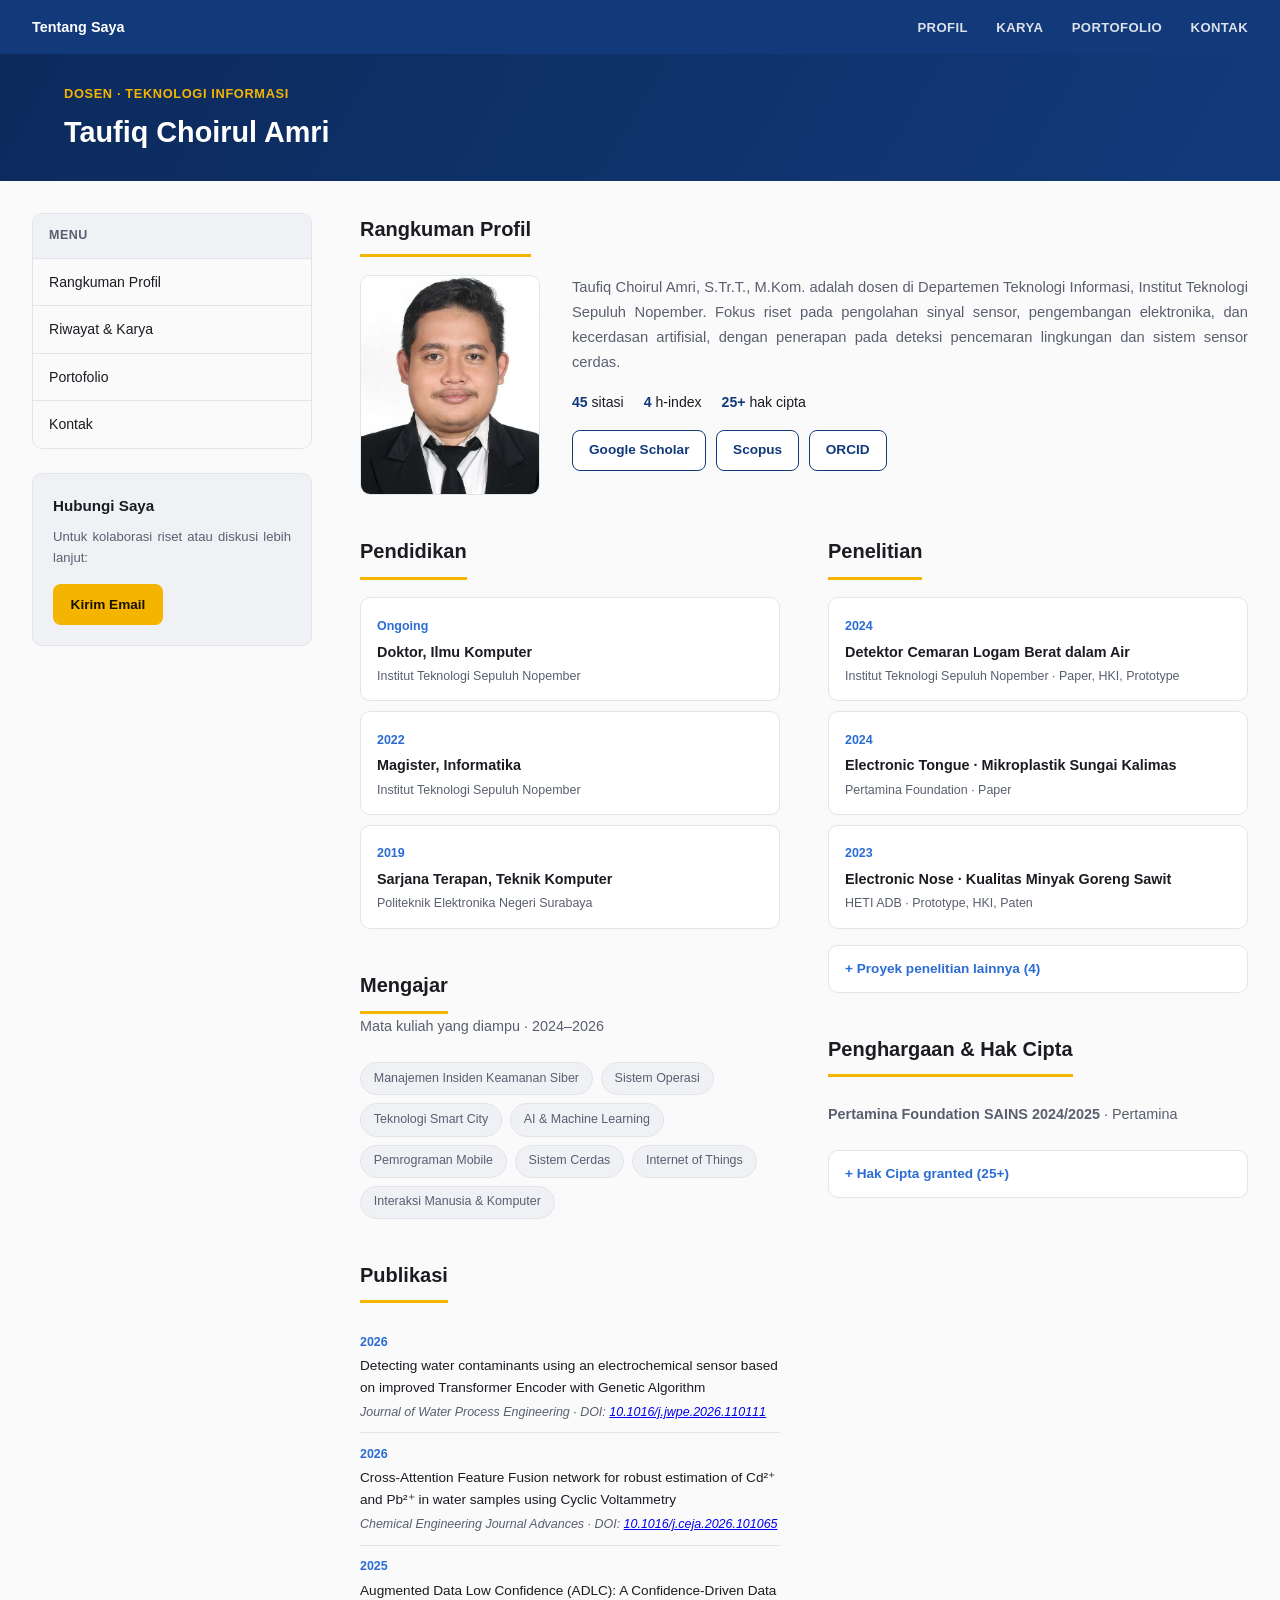
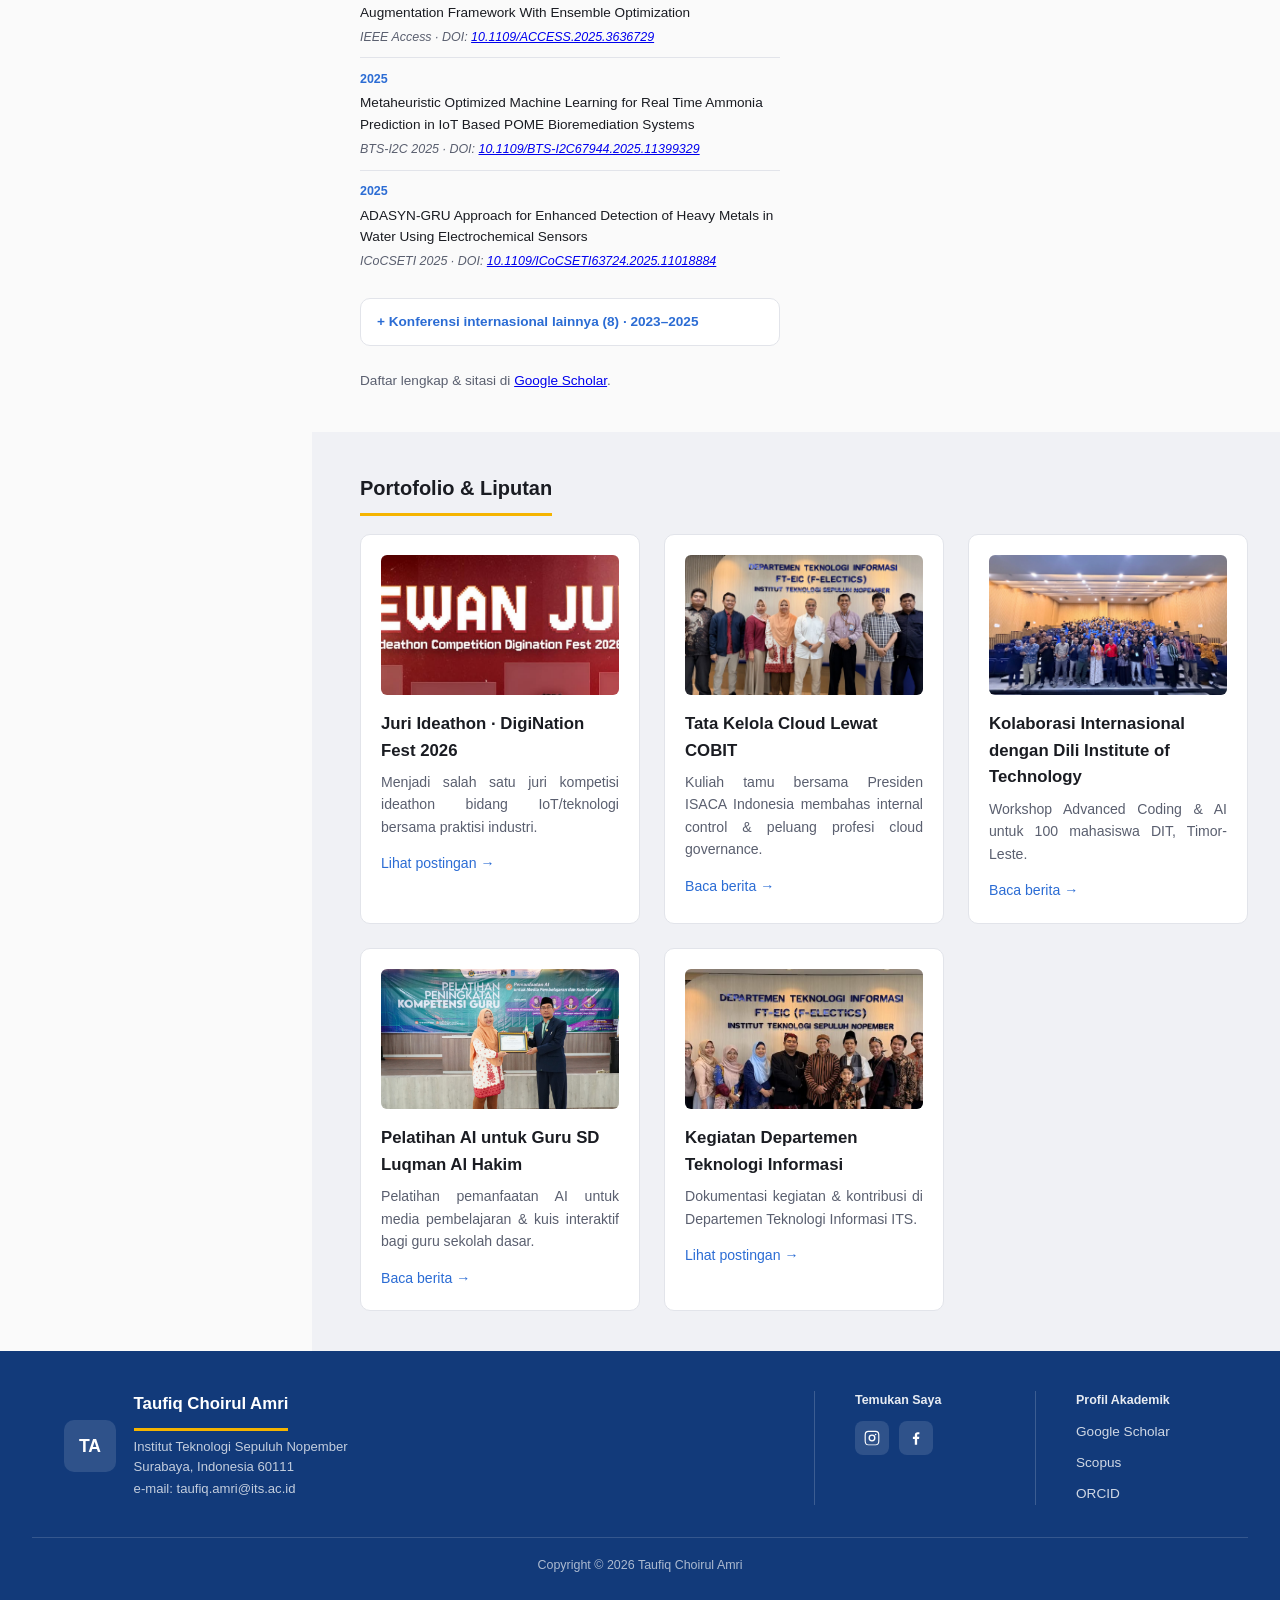
==== index.html @ 4a5ba28a "Initial commit: personal CV/portfolio website" ====
<!DOCTYPE html>
<html lang="id">
<head>
<meta charset="UTF-8">
<meta name="viewport" content="width=device-width, initial-scale=1.0">
<title>Taufiq Choirul Amri</title>
<link rel="stylesheet" href="style.css">
</head>
<body>

<nav class="topbar">
  <div class="topbar-inner">
    <div class="topbar-brand">Tentang Saya</div>
    <div class="topbar-links">
      <a href="#profile">Profil</a>
      <a href="#work">Karya</a>
      <a href="#portfolio">Portofolio</a>
      <a href="#contact">Kontak</a>
    </div>
  </div>
</nav>

<header class="hero-banner">
  <div class="hero-banner-inner">
    <span class="hero-eyebrow">Dosen &middot; Teknologi Informasi</span>
    <h1>Taufiq Choirul Amri</h1>
  </div>
</header>

<div class="page-layout">
  <aside class="sidebar">
    <nav class="sidebar-nav">
      <span class="sidebar-nav-title">Menu</span>
      <a href="#profile">Rangkuman Profil</a>
      <a href="#work">Riwayat &amp; Karya</a>
      <a href="#portfolio">Portofolio</a>
      <a href="#contact">Kontak</a>
    </nav>
    <div class="sidebar-help">
      <h3>Hubungi Saya</h3>
      <p>Untuk kolaborasi riset atau diskusi lebih lanjut:</p>
      <a href="mailto:taufiq.amri@its.ac.id" class="btn-yellow">Kirim Email</a>
    </div>
  </aside>

  <main class="content-area">

    <section id="profile" class="profile-summary">
      <h2>Rangkuman Profil</h2>
      <div class="profile-summary-grid">
        <img src="profil.jpg" alt="Foto Taufiq Choirul Amri" class="profile-portrait">
        <div class="profile-summary-text">
          <p>Taufiq Choirul Amri, S.Tr.T., M.Kom. adalah dosen di Departemen Teknologi Informasi, Institut Teknologi Sepuluh Nopember. Fokus riset pada pengolahan sinyal sensor, pengembangan elektronika, dan kecerdasan artifisial, dengan penerapan pada deteksi pencemaran lingkungan dan sistem sensor cerdas.</p>
          <div class="profile-stats-row">
            <span><strong>45</strong> sitasi</span>
            <span><strong>4</strong> h-index</span>
            <span><strong>25+</strong> hak cipta</span>
          </div>
          <div class="profile-buttons">
            <a href="https://scholar.google.com/citations?user=u_Vo0gsAAAAJ&hl=id&oi=ao" target="_blank" rel="noopener" class="ig-btn">Google Scholar</a>
            <a href="https://www.scopus.com/authid/detail.uri?authorId=58174741700" target="_blank" rel="noopener" class="ig-btn">Scopus</a>
            <a href="https://orcid.org/0009-0006-2474-6650" target="_blank" rel="noopener" class="ig-btn">ORCID</a>
          </div>
        </div>
      </div>
    </section>

    <section id="work">
      <div class="split">

        <div class="split-col">
          <h2>Pendidikan</h2>
          <div class="card-list-compact">
            <div class="card-sm">
              <span class="year">Ongoing</span>
              <h3>Doktor, Ilmu Komputer</h3>
              <p>Institut Teknologi Sepuluh Nopember</p>
            </div>
            <div class="card-sm">
              <span class="year">2022</span>
              <h3>Magister, Informatika</h3>
              <p>Institut Teknologi Sepuluh Nopember</p>
            </div>
            <div class="card-sm">
              <span class="year">2019</span>
              <h3>Sarjana Terapan, Teknik Komputer</h3>
              <p>Politeknik Elektronika Negeri Surabaya</p>
            </div>
          </div>

          <div class="block-gap">
            <h2>Mengajar</h2>
            <p class="section-note">Mata kuliah yang diampu &middot; 2024–2026</p>
            <div class="chip-grid-compact">
              <span class="chip-sm">Manajemen Insiden Keamanan Siber</span>
              <span class="chip-sm">Sistem Operasi</span>
              <span class="chip-sm">Teknologi Smart City</span>
              <span class="chip-sm">AI &amp; Machine Learning</span>
              <span class="chip-sm">Pemrograman Mobile</span>
              <span class="chip-sm">Sistem Cerdas</span>
              <span class="chip-sm">Internet of Things</span>
              <span class="chip-sm">Interaksi Manusia &amp; Komputer</span>
            </div>
          </div>

          <div class="block-gap">
            <h2>Publikasi</h2>
            <ul class="pub-list-compact">
              <li>
                <span class="pub-year">2026</span>
                <span class="pub-title">Detecting water contaminants using an electrochemical sensor based on improved Transformer Encoder with Genetic Algorithm</span>
                <span class="pub-venue">Journal of Water Process Engineering &middot; DOI: <a href="https://doi.org/10.1016/j.jwpe.2026.110111" target="_blank" rel="noopener">10.1016/j.jwpe.2026.110111</a></span>
              </li>
              <li>
                <span class="pub-year">2026</span>
                <span class="pub-title">Cross-Attention Feature Fusion network for robust estimation of Cd²⁺ and Pb²⁺ in water samples using Cyclic Voltammetry</span>
                <span class="pub-venue">Chemical Engineering Journal Advances &middot; DOI: <a href="https://doi.org/10.1016/j.ceja.2026.101065" target="_blank" rel="noopener">10.1016/j.ceja.2026.101065</a></span>
              </li>
              <li>
                <span class="pub-year">2025</span>
                <span class="pub-title">Augmented Data Low Confidence (ADLC): A Confidence-Driven Data Augmentation Framework With Ensemble Optimization</span>
                <span class="pub-venue">IEEE Access &middot; DOI: <a href="https://doi.org/10.1109/ACCESS.2025.3636729" target="_blank" rel="noopener">10.1109/ACCESS.2025.3636729</a></span>
              </li>
              <li>
                <span class="pub-year">2025</span>
                <span class="pub-title">Metaheuristic Optimized Machine Learning for Real Time Ammonia Prediction in IoT Based POME Bioremediation Systems</span>
                <span class="pub-venue">BTS-I2C 2025 &middot; DOI: <a href="https://doi.org/10.1109/BTS-I2C67944.2025.11399329" target="_blank" rel="noopener">10.1109/BTS-I2C67944.2025.11399329</a></span>
              </li>
              <li>
                <span class="pub-year">2025</span>
                <span class="pub-title">ADASYN-GRU Approach for Enhanced Detection of Heavy Metals in Water Using Electrochemical Sensors</span>
                <span class="pub-venue">ICoCSETI 2025 &middot; DOI: <a href="https://doi.org/10.1109/ICoCSETI63724.2025.11018884" target="_blank" rel="noopener">10.1109/ICoCSETI63724.2025.11018884</a></span>
              </li>
            </ul>

            <details class="expand">
              <summary>Konferensi internasional lainnya (8) &middot; 2023–2025</summary>
              <ul class="pub-list-compact">
                <li><span class="pub-year">2025</span><span class="pub-title">Voltammetry Data for Aquatic Pollutants Detection</span><span class="pub-venue">ICoCSETI, Jakarta &middot; Pembicara &middot; DOI: <a href="https://doi.org/10.1109/ICoCSETI63724.2025.11019150" target="_blank" rel="noopener">10.1109/ICoCSETI63724.2025.11019150</a></span></li>
                <li><span class="pub-year">2025</span><span class="pub-title">Water Quality Sensor Noise Classification based on Drone Movement</span><span class="pub-venue">ICoCSETI, Jakarta &middot; DOI: <a href="https://doi.org/10.1109/ICoCSETI63724.2025.11019111" target="_blank" rel="noopener">10.1109/ICoCSETI63724.2025.11019111</a></span></li>
                <li><span class="pub-year">2025</span><span class="pub-title">Integrating Potentiostat Measurements and Ensemble Learning</span><span class="pub-venue">IES, Surabaya &middot; DOI: <a href="https://doi.org/10.1109/IES67184.2025.11161184" target="_blank" rel="noopener">10.1109/IES67184.2025.11161184</a></span></li>
                <li><span class="pub-year">2024</span><span class="pub-title">Clustering Sensor Array &middot; Palm Oil VOC</span><span class="pub-venue">ICITEE, Bali &middot; Pembicara &middot; DOI: <a href="https://doi.org/10.1109/ICITEE62483.2024.10808827" target="_blank" rel="noopener">10.1109/ICITEE62483.2024.10808827</a></span></li>
                <li><span class="pub-year">2024</span><span class="pub-title">Classification-Based Authentication of Cooking Oil Using Electronic Nose</span><span class="pub-venue">BTS-I2C, Jember &middot; DOI: <a href="https://doi.org/10.1109/BTS-I2C63534.2024.10941862" target="_blank" rel="noopener">10.1109/BTS-I2C63534.2024.10941862</a></span></li>
                <li><span class="pub-year">2024</span><span class="pub-title">Optimizing Heavy Metal Detection &middot; DNN + GMM</span><span class="pub-venue">BTS-I2C, Jember &middot; DOI: <a href="https://doi.org/10.1109/BTS-I2C63534.2024.10941846" target="_blank" rel="noopener">10.1109/BTS-I2C63534.2024.10941846</a></span></li>
                <li><span class="pub-year">2023</span><span class="pub-title">K-means Feature Selection for Agile User Stories</span><span class="pub-venue">ICMERALDA &middot; Pembicara &middot; DOI: <a href="https://doi.org/10.1109/ICMERALDA60125.2023.10458165" target="_blank" rel="noopener">10.1109/ICMERALDA60125.2023.10458165</a></span></li>
                <li><span class="pub-year">2023</span><span class="pub-title">Filter Validation &middot; Photoplethysmograph Outliers</span><span class="pub-venue">ICAIIC, Bali &middot; Pembicara &middot; DOI: <a href="https://doi.org/10.1109/ICAIIC57133.2023.10067110" target="_blank" rel="noopener">10.1109/ICAIIC57133.2023.10067110</a></span></li>
              </ul>
            </details>
            <p class="section-footnote">Daftar lengkap &amp; sitasi di <a href="https://scholar.google.com/citations?user=u_Vo0gsAAAAJ&hl=id&oi=ao" target="_blank" rel="noopener">Google Scholar</a>.</p>
          </div>

        </div>

        <div class="split-col">
          <h2>Penelitian</h2>
          <div class="card-list-compact">
            <div class="card-sm">
              <span class="year">2024</span>
              <h3>Detektor Cemaran Logam Berat dalam Air</h3>
              <p>Institut Teknologi Sepuluh Nopember &middot; Paper, HKI, Prototype</p>
            </div>
            <div class="card-sm">
              <span class="year">2024</span>
              <h3>Electronic Tongue &middot; Mikroplastik Sungai Kalimas</h3>
              <p>Pertamina Foundation &middot; Paper</p>
            </div>
            <div class="card-sm">
              <span class="year">2023</span>
              <h3>Electronic Nose &middot; Kualitas Minyak Goreng Sawit</h3>
              <p>HETI ADB &middot; Prototype, HKI, Paten</p>
            </div>
          </div>
          <details class="expand">
            <summary>Proyek penelitian lainnya (4)</summary>
            <div class="card-list-compact">
              <div class="card-sm"><span class="year">2024</span><h3>Plastic pollution &middot; seaweed farming Sulawesi</h3><p>PAIR &middot; Prototype, Paper</p></div>
              <div class="card-sm"><span class="year">2024</span><h3>Microfluidic sensor voltametri &middot; mikroplastik</h3><p>Ristekdikti &middot; Paper, HKI, Paten</p></div>
              <div class="card-sm"><span class="year">2023</span><h3>Pengukur Gula Darah (IGLUCO) &amp; Kolesterol (ICHOL)</h3><p>Institut Teknologi Sepuluh Nopember &middot; Prototype, HKI, Paten</p></div>
              <div class="card-sm"><span class="year">2022</span><h3>Electronic Nose IoT &middot; Deteksi Covid-19</h3><p>Ristekdikti &middot; HKI, Paper</p></div>
            </div>
          </details>

          <div class="block-gap">
            <h2>Penghargaan &amp; Hak Cipta</h2>
            <ul class="simple-list">
              <li><strong>Pertamina Foundation SAINS 2024/2025</strong> &middot; Pertamina</li>
            </ul>
            <details class="expand">
              <summary>Hak Cipta granted (25+)</summary>
              <ul class="simple-list">
                <li>Modul Electronic Tongue Signal Repository (2024)</li>
                <li>Modul Machine Learning Embeded Electronic Nose (2023)</li>
                <li>Modul Pengukuran Kadar Glukosa via Cahaya Jari Tangan (2022)</li>
                <li>Modul Sistem Akuisisi Data Cadmium Terlarut (2024)</li>
                <li>Video Promosi Alat Deteksi Logam Berat (2024)</li>
                <li>+20 hak cipta lainnya, status granted</li>
              </ul>
            </details>
          </div>
        </div>

      </div>
    </section>

    <section id="portfolio" class="alt">
      <h2>Portofolio &amp; Liputan</h2>
      <div class="portfolio-grid">
        <div class="portfolio-card">
          <div class="portfolio-thumb"><img src="img/ideathon.jpg" alt="Juri Ideathon DigiNation Fest 2026" loading="lazy"></div>
          <h3>Juri Ideathon &middot; DigiNation Fest 2026</h3>
          <p>Menjadi salah satu juri kompetisi ideathon bidang IoT/teknologi bersama praktisi industri.</p>
          <a href="https://www.instagram.com/p/DYcY8OZD3eF/?img_index=1" target="_blank" rel="noopener" class="link">Lihat postingan &rarr;</a>
        </div>
        <div class="portfolio-card">
          <div class="portfolio-thumb"><img src="img/cobit.jpg" alt="Tata Kelola Cloud Lewat COBIT" loading="lazy"></div>
          <h3>Tata Kelola Cloud Lewat COBIT</h3>
          <p>Kuliah tamu bersama Presiden ISACA Indonesia membahas internal control &amp; peluang profesi cloud governance.</p>
          <a href="https://www.its.ac.id/it/id/tata-kelola-cloud-lewat-cobit-dti-its-boyong-presiden-isaca-indonesia-bicara-internal-control-dan-peluang-profesi/" target="_blank" rel="noopener" class="link">Baca berita &rarr;</a>
        </div>
        <div class="portfolio-card">
          <div class="portfolio-thumb"><img src="img/dili.jpg" alt="Kolaborasi ITS dan Dili Institute of Technology" loading="lazy"></div>
          <h3>Kolaborasi Internasional dengan Dili Institute of Technology</h3>
          <p>Workshop Advanced Coding &amp; AI untuk 100 mahasiswa DIT, Timor-Leste.</p>
          <a href="https://www.its.ac.id/it/id/its-perkuat-kolaborasi-internasional-dengan-dili-institute-of-technology-dit/" target="_blank" rel="noopener" class="link">Baca berita &rarr;</a>
        </div>
        <div class="portfolio-card">
          <div class="portfolio-thumb"><img src="img/guru-sd.jpg" alt="Pelatihan AI untuk Guru SD Luqman Al Hakim" loading="lazy"></div>
          <h3>Pelatihan AI untuk Guru SD Luqman Al Hakim</h3>
          <p>Pelatihan pemanfaatan AI untuk media pembelajaran &amp; kuis interaktif bagi guru sekolah dasar.</p>
          <a href="https://www.its.ac.id/it/id/guru-sd-luqman-al-hakim-belajar-ai-bersama-its/" target="_blank" rel="noopener" class="link">Baca berita &rarr;</a>
        </div>
        <div class="portfolio-card">
          <div class="portfolio-thumb"><img src="img/kartini.jpg" alt="Kegiatan Departemen Teknologi Informasi ITS" loading="lazy"></div>
          <h3>Kegiatan Departemen Teknologi Informasi</h3>
          <p>Dokumentasi kegiatan &amp; kontribusi di Departemen Teknologi Informasi ITS.</p>
          <a href="https://www.instagram.com/p/DXal_7rEsEb/?img_index=1" target="_blank" rel="noopener" class="link">Lihat postingan &rarr;</a>
        </div>
      </div>
    </section>

  </main>
</div>

<section id="contact" class="contact-band">
  <div class="contact-band-inner">
    <div class="contact-brand">
      <div class="contact-logo">TA</div>
      <div>
        <h2>Taufiq Choirul Amri</h2>
        <p>Institut Teknologi Sepuluh Nopember<br>Surabaya, Indonesia 60111</p>
        <p>e-mail: taufiq.amri@its.ac.id</p>
      </div>
    </div>

    <div class="contact-divider"></div>

    <div class="contact-group">
      <span class="contact-group-label">Temukan Saya</span>
      <div class="social-icons">
        <a href="https://instagram.com/taufiqch.a" target="_blank" rel="noopener" aria-label="Instagram">
          <svg viewBox="0 0 24 24" fill="currentColor"><path d="M12 2.2c3.2 0 3.6 0 4.85.07 3.25.15 4.77 1.69 4.92 4.92.06 1.25.07 1.63.07 4.81s-.01 3.56-.07 4.81c-.15 3.23-1.66 4.77-4.92 4.92-1.25.06-1.62.07-4.85.07s-3.6-.01-4.85-.07c-3.26-.15-4.77-1.7-4.92-4.92-.06-1.25-.07-1.63-.07-4.81s.01-3.56.07-4.81c.15-3.23 1.66-4.77 4.92-4.92C8.4 2.21 8.8 2.2 12 2.2zm0 1.8c-3.15 0-3.5.01-4.73.07-2.27.1-3.4 1.24-3.5 3.5-.06 1.23-.07 1.58-.07 4.73s.01 3.5.07 4.73c.1 2.26 1.23 3.4 3.5 3.5 1.23.06 1.58.07 4.73.07s3.5-.01 4.73-.07c2.27-.1 3.4-1.24 3.5-3.5.06-1.23.07-1.58.07-4.73s-.01-3.5-.07-4.73c-.1-2.26-1.23-3.4-3.5-3.5C15.5 4.01 15.15 4 12 4zm0 3.35a4.65 4.65 0 1 1 0 9.3 4.65 4.65 0 0 1 0-9.3zm0 1.8a2.85 2.85 0 1 0 0 5.7 2.85 2.85 0 0 0 0-5.7zm4.85-2.9a1.08 1.08 0 1 1 0 2.16 1.08 1.08 0 0 1 0-2.16z"/></svg>
        </a>
        <a href="https://www.facebook.com/taufiq32/" target="_blank" rel="noopener" aria-label="Facebook">
          <svg viewBox="0 0 24 24" fill="currentColor"><path d="M13.5 21v-7.6h2.55l.38-2.95h-2.93V8.55c0-.85.24-1.44 1.46-1.44h1.56V4.47C16.2 4.42 15.28 4.34 14.2 4.34c-2.24 0-3.77 1.37-3.77 3.88v2.16H7.87v2.95h2.56V21h3.07z"/></svg>
        </a>
      </div>
    </div>

    <div class="contact-divider"></div>

    <div class="contact-group">
      <span class="contact-group-label">Profil Akademik</span>
      <a href="https://scholar.google.com/citations?user=u_Vo0gsAAAAJ&hl=id&oi=ao" target="_blank" rel="noopener" class="contact-textlink">Google Scholar</a>
      <a href="https://www.scopus.com/authid/detail.uri?authorId=58174741700" target="_blank" rel="noopener" class="contact-textlink">Scopus</a>
      <a href="https://orcid.org/0009-0006-2474-6650" target="_blank" rel="noopener" class="contact-textlink">ORCID</a>
    </div>
  </div>

  <div class="contact-copyright">Copyright &copy; 2026 Taufiq Choirul Amri</div>
</section>

</body>
</html>
---- style.css ----
:root {
  --bg: #0f1115;
  --bg-alt: #161922;
  --surface: #1b1f2a;
  --text: #e8eaf0;
  --text-dim: #9aa1b2;
  --accent: #6ea8fe;
  --accent-dim: #3d5a8a;
  --border: #2a2f3d;
  --radius: 10px;
  --max-width: 1400px;
  --navy: #123a7a;
  --navy-dark: #0c2a5c;
  --yellow: #f5b400;
}

@media (prefers-color-scheme: light) {
  :root {
    --bg: #fafafa;
    --bg-alt: #f0f1f5;
    --surface: #ffffff;
    --text: #1a1c22;
    --text-dim: #5a5f6f;
    --accent: #2b6cd4;
    --accent-dim: #dce6fa;
    --border: #e2e4ea;
  }
}

* { box-sizing: border-box; margin: 0; padding: 0; }

body {
  font-family: -apple-system, BlinkMacSystemFont, "Segoe UI", Roboto, sans-serif;
  background: var(--bg);
  color: var(--text);
  line-height: 1.6;
}

p { text-align: justify; }

.topbar {
  position: sticky;
  top: 0;
  z-index: 10;
  background: var(--navy);
}

.topbar-inner {
  max-width: var(--max-width);
  margin: 0 auto;
  display: flex;
  justify-content: space-between;
  align-items: center;
  padding: 0.9rem 2rem;
  flex-wrap: wrap;
  gap: 0.5rem;
}

.topbar-brand {
  color: #fff;
  font-weight: 700;
  font-size: 0.9rem;
}

.topbar-links a {
  color: rgba(255,255,255,0.85);
  text-decoration: none;
  margin-left: 1.5rem;
  font-size: 0.82rem;
  font-weight: 600;
  text-transform: uppercase;
  letter-spacing: 0.03em;
}

.topbar-links a:hover { color: var(--yellow); }

.hero-banner {
  background: linear-gradient(120deg, var(--navy-dark), var(--navy));
  padding: 1.6rem 2rem;
}

.hero-banner-inner {
  max-width: var(--max-width);
  margin: 0 auto;
  padding: 0 2rem;
}

.hero-eyebrow {
  display: inline-block;
  color: var(--yellow);
  font-size: 0.8rem;
  font-weight: 700;
  text-transform: uppercase;
  letter-spacing: 0.05em;
  margin-bottom: 0.3rem;
}

.hero-banner h1 { color: #fff; font-size: 1.8rem; font-weight: 800; }

.page-layout {
  max-width: var(--max-width);
  margin: 0 auto;
  display: grid;
  grid-template-columns: 280px 1fr;
  gap: 3rem;
  align-items: start;
  padding: 0 2rem;
}

.sidebar {
  position: sticky;
  top: 4rem;
  padding: 2rem 0;
  display: flex;
  flex-direction: column;
  gap: 1.5rem;
}

.sidebar-nav {
  display: flex;
  flex-direction: column;
  border: 1px solid var(--border);
  border-radius: var(--radius);
  overflow: hidden;
}

.sidebar-nav-title {
  background: var(--bg-alt);
  padding: 0.75rem 1rem;
  font-size: 0.78rem;
  font-weight: 700;
  text-transform: uppercase;
  color: var(--text-dim);
  letter-spacing: 0.04em;
}

.sidebar-nav a {
  padding: 0.75rem 1rem;
  color: var(--text);
  text-decoration: none;
  font-size: 0.88rem;
  border-top: 1px solid var(--border);
}

.sidebar-nav a:hover { color: var(--navy); background: var(--bg-alt); }

@media (prefers-color-scheme: dark) {
  .sidebar-nav a:hover { color: var(--yellow); }
}

.sidebar-help {
  background: var(--bg-alt);
  border: 1px solid var(--border);
  border-radius: var(--radius);
  padding: 1.25rem;
}

.sidebar-help h3 { font-size: 0.95rem; margin-bottom: 0.5rem; }
.sidebar-help p { font-size: 0.82rem; color: var(--text-dim); margin-bottom: 1rem; }

.btn-yellow {
  display: inline-block;
  background: var(--yellow);
  color: #1a1200;
  padding: 0.6rem 1.1rem;
  border-radius: 8px;
  text-decoration: none;
  font-weight: 700;
  font-size: 0.85rem;
}

.content-area { padding: 2rem 0 0; }
.content-area section { padding: 0 0 2.5rem; }
.content-area section.alt { background: var(--bg-alt); margin: 0 -3rem; padding: 2.5rem 3rem; }

.profile-summary { padding-top: 0; }

.profile-summary-grid {
  display: flex;
  gap: 2rem;
  align-items: flex-start;
}

.profile-portrait {
  width: 180px;
  height: 220px;
  object-fit: cover;
  border-radius: var(--radius);
  flex-shrink: 0;
  border: 1px solid var(--border);
}

.profile-summary-text p { color: var(--text-dim); font-size: 0.92rem; line-height: 1.7; margin-bottom: 1rem; }

.profile-stats-row {
  display: flex;
  gap: 1.25rem;
  font-size: 0.88rem;
  margin-bottom: 1rem;
}

.profile-stats-row strong { color: var(--navy); }

@media (prefers-color-scheme: dark) {
  .profile-stats-row strong { color: var(--yellow); }
}

.profile-buttons {
  display: flex;
  gap: 0.6rem;
  flex-wrap: wrap;
}

.ig-btn {
  display: inline-block;
  text-align: center;
  padding: 0.55rem 1rem;
  border-radius: 8px;
  background: var(--surface);
  border: 1px solid var(--navy);
  color: var(--navy);
  text-decoration: none;
  font-size: 0.85rem;
  font-weight: 600;
}

.ig-btn:hover { background: var(--navy); color: #fff; }

@media (prefers-color-scheme: dark) {
  .ig-btn { border-color: var(--yellow); color: var(--yellow); }
  .ig-btn:hover { background: var(--yellow); color: #1a1200; }
}

.block-gap { margin-top: 2.5rem; }

section { padding: 2.5rem 2rem; }

section.alt { background: var(--bg-alt); }

h2 {
  font-size: 1.25rem;
  margin-bottom: 1.1rem;
  padding-bottom: 0.6rem;
  border-bottom: 3px solid var(--yellow);
  display: inline-block;
}

.split {
  display: grid;
  grid-template-columns: 1fr 1fr;
  gap: 3rem;
}

.expand {
  margin-top: 1rem;
  border: 1px solid var(--border);
  border-radius: var(--radius);
  padding: 0.75rem 1rem;
  background: var(--surface);
}

.expand summary {
  cursor: pointer;
  font-size: 0.85rem;
  color: var(--accent);
  font-weight: 600;
  list-style: none;
}

.expand summary::-webkit-details-marker { display: none; }

.expand summary::before { content: "+ "; }
.expand[open] summary::before { content: "− "; }

.expand[open] summary { margin-bottom: 0.75rem; }

.chip-grid-compact {
  display: flex;
  flex-wrap: wrap;
  gap: 0.5rem;
}

.chip-sm {
  background: var(--bg-alt);
  border: 1px solid var(--border);
  border-radius: 999px;
  padding: 0.35rem 0.8rem;
  font-size: 0.78rem;
  color: var(--text-dim);
}

.pub-list-compact { list-style: none; }

.pub-list-compact li {
  padding: 0.6rem 0;
  border-bottom: 1px solid var(--border);
  font-size: 0.85rem;
}

.pub-list-compact li:last-child { border-bottom: none; }

.pub-list-compact .pub-year { color: var(--accent); font-weight: 600; font-size: 0.78rem; margin-right: 0.5rem; }
.pub-list-compact .pub-title { display: block; margin: 0.15rem 0; }
.pub-list-compact .pub-venue { color: var(--text-dim); font-size: 0.78rem; font-style: italic; }

.card-list-compact { display: flex; flex-direction: column; gap: 0.6rem; }

.card-sm {
  background: var(--surface);
  border: 1px solid var(--border);
  border-radius: var(--radius);
  padding: 0.85rem 1rem;
}

.card-sm .year { width: auto; display: inline-block; font-size: 0.78rem; }
.card-sm h3 { font-size: 0.9rem; margin: 0.2rem 0; }
.card-sm p { color: var(--text-dim); font-size: 0.78rem; }

.section-note { color: var(--text-dim); margin-top: -1rem; margin-bottom: 1.5rem; font-size: 0.9rem; }

.section-footnote { color: var(--text-dim); font-size: 0.85rem; margin-top: 1.5rem; }

.sub-heading { font-size: 1.1rem; margin: 2rem 0 1rem; }

.timeline-item {
  display: flex;
  gap: 1.5rem;
  padding: 1rem 0;
  border-bottom: 1px solid var(--border);
}

.timeline-item:last-child { border-bottom: none; }

.year {
  flex-shrink: 0;
  width: 140px;
  color: var(--accent);
  font-weight: 600;
  font-size: 0.9rem;
}

.timeline-item h3 { font-size: 1.05rem; margin-bottom: 0.2rem; }
.timeline-item p { color: var(--text-dim); font-size: 0.9rem; }

.chip-grid {
  display: grid;
  grid-template-columns: repeat(auto-fill, minmax(240px, 1fr));
  gap: 0.75rem;
}

.chip {
  background: var(--surface);
  border: 1px solid var(--border);
  border-radius: var(--radius);
  padding: 0.85rem 1rem;
  font-size: 0.9rem;
}

.chip span {
  display: block;
  color: var(--text-dim);
  font-size: 0.8rem;
  margin-top: 0.25rem;
}

.card-list { display: flex; flex-direction: column; gap: 1rem; }

.card {
  background: var(--surface);
  border: 1px solid var(--border);
  border-radius: var(--radius);
  padding: 1.25rem 1.5rem;
}

.card .year {
  width: auto;
  display: inline-block;
  margin-bottom: 0.4rem;
}

.card h3 { font-size: 1rem; margin-bottom: 0.3rem; }
.card p { color: var(--text-dim); font-size: 0.85rem; }

.pub-list { list-style: none; }

.pub-list li {
  display: flex;
  flex-wrap: wrap;
  gap: 0.4rem 0.75rem;
  padding: 0.9rem 0;
  border-bottom: 1px solid var(--border);
  align-items: baseline;
}

.pub-list li:last-child { border-bottom: none; }

.pub-year { color: var(--accent); font-weight: 600; font-size: 0.85rem; width: 3rem; }
.pub-title { flex: 1; min-width: 260px; }
.pub-venue { color: var(--text-dim); font-size: 0.85rem; font-style: italic; }

.portfolio-grid {
  display: grid;
  grid-template-columns: repeat(auto-fill, minmax(240px, 1fr));
  gap: 1.5rem;
}

.portfolio-card {
  background: var(--surface);
  border: 1px solid var(--border);
  border-radius: var(--radius);
  padding: 1.25rem;
}

.portfolio-thumb {
  height: 140px;
  border-radius: 6px;
  overflow: hidden;
  margin-bottom: 1rem;
  background: var(--bg-alt);
}

.portfolio-thumb img {
  width: 100%;
  height: 100%;
  object-fit: cover;
  display: block;
}

.portfolio-card h3 { font-size: 1.05rem; margin-bottom: 0.4rem; }
.portfolio-card p { color: var(--text-dim); font-size: 0.88rem; margin-bottom: 0.75rem; }
.portfolio-card .link { color: var(--accent); text-decoration: none; font-size: 0.88rem; }

.two-col {
  display: grid;
  grid-template-columns: 1fr 1fr;
  gap: 2rem;
}

.simple-list { list-style: none; }
.simple-list li {
  padding: 0.5rem 0;
  border-bottom: 1px solid var(--border);
  font-size: 0.9rem;
  color: var(--text-dim);
}
.simple-list li:last-child { border-bottom: none; }

.contact-band {
  background: #123a7a;
  color: #ffffff;
  padding-top: 2.5rem;
  margin-top: 0;
}

.contact-band-inner {
  max-width: var(--max-width);
  margin: 0 auto;
  display: flex;
  align-items: flex-start;
  gap: 2.5rem;
  padding: 0 2rem 2rem;
  flex-wrap: wrap;
}

.contact-brand {
  display: flex;
  align-items: center;
  gap: 1.1rem;
  flex: 1;
  min-width: 260px;
}

.contact-logo {
  width: 52px;
  height: 52px;
  border-radius: 10px;
  background: rgba(255,255,255,0.12);
  display: flex;
  align-items: center;
  justify-content: center;
  font-weight: 700;
  font-size: 1.1rem;
  flex-shrink: 0;
}

.contact-brand h2 { font-size: 1.05rem; margin-bottom: 0.4rem; color: #fff; }
.contact-brand p { font-size: 0.82rem; color: rgba(255,255,255,0.75); line-height: 1.5; margin-bottom: 0.15rem; }

.contact-divider {
  width: 1px;
  align-self: stretch;
  background: rgba(255,255,255,0.18);
}

.contact-group {
  display: flex;
  flex-direction: column;
  gap: 0.6rem;
  min-width: 140px;
}

.contact-group-label { font-size: 0.78rem; font-weight: 700; color: rgba(255,255,255,0.9); }

.social-icons { display: flex; gap: 0.6rem; }

.social-icons a {
  width: 34px;
  height: 34px;
  border-radius: 8px;
  background: rgba(255,255,255,0.12);
  display: flex;
  align-items: center;
  justify-content: center;
  color: #fff;
}

.social-icons svg { width: 18px; height: 18px; }
.social-icons a:hover { background: rgba(255,255,255,0.25); }

.contact-textlink {
  color: rgba(255,255,255,0.8);
  text-decoration: none;
  font-size: 0.85rem;
}

.contact-textlink:hover { color: #fff; }

.contact-copyright {
  border-top: 1px solid rgba(255,255,255,0.15);
  text-align: center;
  padding: 1.1rem 2rem;
  font-size: 0.78rem;
  color: rgba(255,255,255,0.65);
}

@media (max-width: 900px) {
  .page-layout { grid-template-columns: 1fr; padding: 0 1.5rem; }
  .sidebar { position: static; padding: 1.5rem 0; }
  .content-area { padding: 1rem 0 0; }
  .content-area section.alt { margin: 0 -1.5rem; padding: 2rem 1.5rem; }
}

@media (max-width: 640px) {
  .page-layout { padding: 0 1rem; }
  .topbar-links a { margin-left: 0.8rem; }
  .hero-banner h1 { font-size: 1.5rem; }
  .two-col { grid-template-columns: 1fr; }
  .split { grid-template-columns: 1fr; gap: 2rem; }
  .profile-summary-grid { flex-direction: column; align-items: center; text-align: center; }
  .profile-stats-row { justify-content: center; }
  .profile-buttons { justify-content: center; }
  .contact-band-inner { flex-direction: column; }
  .contact-divider { display: none; }
}
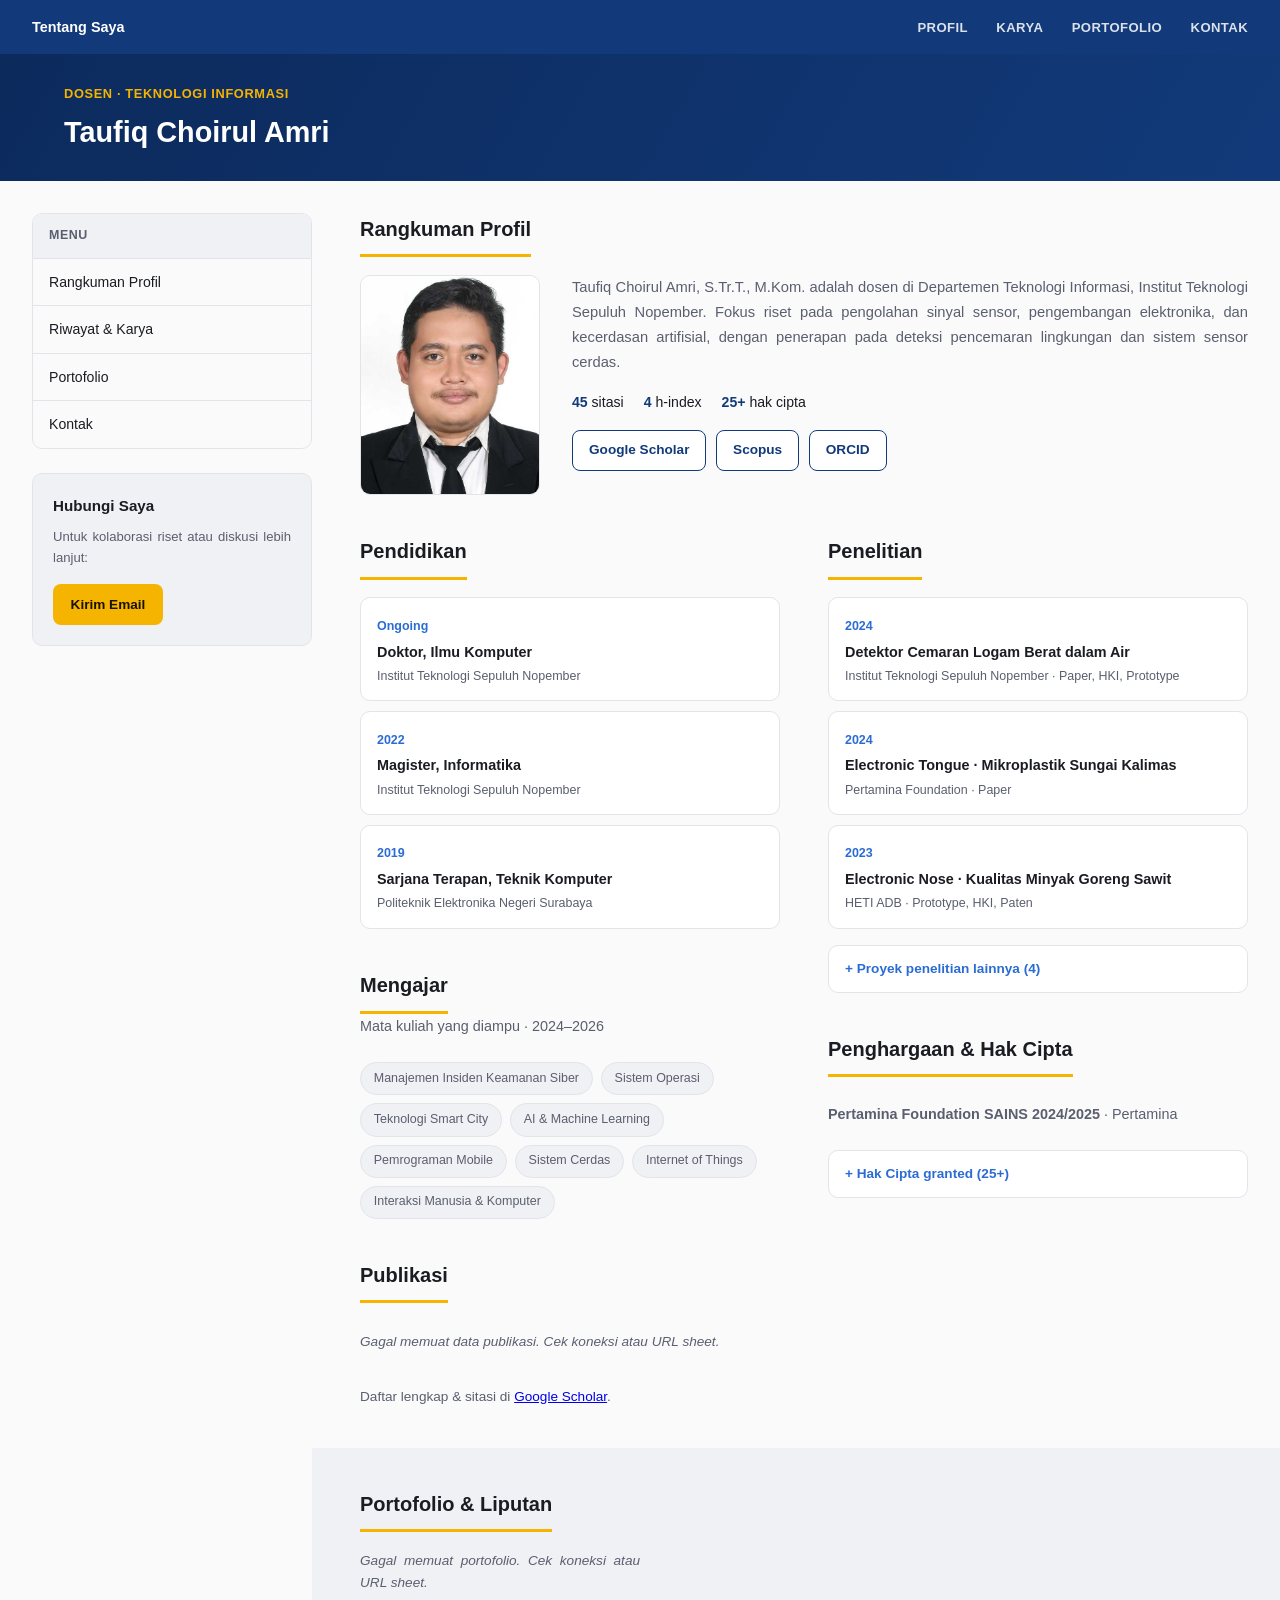
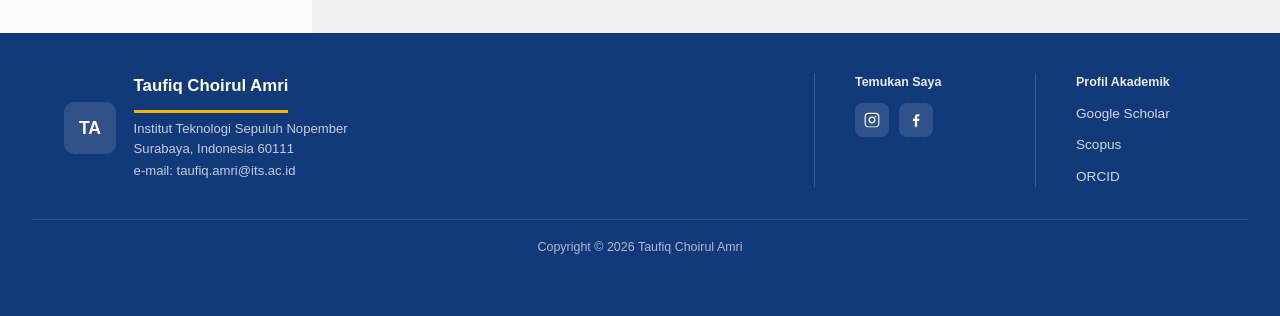
==== commit 2eca6e7b: "Sambungkan Publikasi & Portofolio ke Google Sheets sebagai sumber data" ====
--- a/index.html
+++ b/index.html
@@ -105,46 +105,13 @@
 
           <div class="block-gap">
             <h2>Publikasi</h2>
-            <ul class="pub-list-compact">
-              <li>
-                <span class="pub-year">2026</span>
-                <span class="pub-title">Detecting water contaminants using an electrochemical sensor based on improved Transformer Encoder with Genetic Algorithm</span>
-                <span class="pub-venue">Journal of Water Process Engineering &middot; DOI: <a href="https://doi.org/10.1016/j.jwpe.2026.110111" target="_blank" rel="noopener">10.1016/j.jwpe.2026.110111</a></span>
-              </li>
-              <li>
-                <span class="pub-year">2026</span>
-                <span class="pub-title">Cross-Attention Feature Fusion network for robust estimation of Cd²⁺ and Pb²⁺ in water samples using Cyclic Voltammetry</span>
-                <span class="pub-venue">Chemical Engineering Journal Advances &middot; DOI: <a href="https://doi.org/10.1016/j.ceja.2026.101065" target="_blank" rel="noopener">10.1016/j.ceja.2026.101065</a></span>
-              </li>
-              <li>
-                <span class="pub-year">2025</span>
-                <span class="pub-title">Augmented Data Low Confidence (ADLC): A Confidence-Driven Data Augmentation Framework With Ensemble Optimization</span>
-                <span class="pub-venue">IEEE Access &middot; DOI: <a href="https://doi.org/10.1109/ACCESS.2025.3636729" target="_blank" rel="noopener">10.1109/ACCESS.2025.3636729</a></span>
-              </li>
-              <li>
-                <span class="pub-year">2025</span>
-                <span class="pub-title">Metaheuristic Optimized Machine Learning for Real Time Ammonia Prediction in IoT Based POME Bioremediation Systems</span>
-                <span class="pub-venue">BTS-I2C 2025 &middot; DOI: <a href="https://doi.org/10.1109/BTS-I2C67944.2025.11399329" target="_blank" rel="noopener">10.1109/BTS-I2C67944.2025.11399329</a></span>
-              </li>
-              <li>
-                <span class="pub-year">2025</span>
-                <span class="pub-title">ADASYN-GRU Approach for Enhanced Detection of Heavy Metals in Water Using Electrochemical Sensors</span>
-                <span class="pub-venue">ICoCSETI 2025 &middot; DOI: <a href="https://doi.org/10.1109/ICoCSETI63724.2025.11018884" target="_blank" rel="noopener">10.1109/ICoCSETI63724.2025.11018884</a></span>
-              </li>
+            <ul class="pub-list-compact" id="pub-list-utama">
+              <li class="data-loading">Memuat data publikasi&hellip;</li>
             </ul>
 
-            <details class="expand">
-              <summary>Konferensi internasional lainnya (8) &middot; 2023–2025</summary>
-              <ul class="pub-list-compact">
-                <li><span class="pub-year">2025</span><span class="pub-title">Voltammetry Data for Aquatic Pollutants Detection</span><span class="pub-venue">ICoCSETI, Jakarta &middot; Pembicara &middot; DOI: <a href="https://doi.org/10.1109/ICoCSETI63724.2025.11019150" target="_blank" rel="noopener">10.1109/ICoCSETI63724.2025.11019150</a></span></li>
-                <li><span class="pub-year">2025</span><span class="pub-title">Water Quality Sensor Noise Classification based on Drone Movement</span><span class="pub-venue">ICoCSETI, Jakarta &middot; DOI: <a href="https://doi.org/10.1109/ICoCSETI63724.2025.11019111" target="_blank" rel="noopener">10.1109/ICoCSETI63724.2025.11019111</a></span></li>
-                <li><span class="pub-year">2025</span><span class="pub-title">Integrating Potentiostat Measurements and Ensemble Learning</span><span class="pub-venue">IES, Surabaya &middot; DOI: <a href="https://doi.org/10.1109/IES67184.2025.11161184" target="_blank" rel="noopener">10.1109/IES67184.2025.11161184</a></span></li>
-                <li><span class="pub-year">2024</span><span class="pub-title">Clustering Sensor Array &middot; Palm Oil VOC</span><span class="pub-venue">ICITEE, Bali &middot; Pembicara &middot; DOI: <a href="https://doi.org/10.1109/ICITEE62483.2024.10808827" target="_blank" rel="noopener">10.1109/ICITEE62483.2024.10808827</a></span></li>
-                <li><span class="pub-year">2024</span><span class="pub-title">Classification-Based Authentication of Cooking Oil Using Electronic Nose</span><span class="pub-venue">BTS-I2C, Jember &middot; DOI: <a href="https://doi.org/10.1109/BTS-I2C63534.2024.10941862" target="_blank" rel="noopener">10.1109/BTS-I2C63534.2024.10941862</a></span></li>
-                <li><span class="pub-year">2024</span><span class="pub-title">Optimizing Heavy Metal Detection &middot; DNN + GMM</span><span class="pub-venue">BTS-I2C, Jember &middot; DOI: <a href="https://doi.org/10.1109/BTS-I2C63534.2024.10941846" target="_blank" rel="noopener">10.1109/BTS-I2C63534.2024.10941846</a></span></li>
-                <li><span class="pub-year">2023</span><span class="pub-title">K-means Feature Selection for Agile User Stories</span><span class="pub-venue">ICMERALDA &middot; Pembicara &middot; DOI: <a href="https://doi.org/10.1109/ICMERALDA60125.2023.10458165" target="_blank" rel="noopener">10.1109/ICMERALDA60125.2023.10458165</a></span></li>
-                <li><span class="pub-year">2023</span><span class="pub-title">Filter Validation &middot; Photoplethysmograph Outliers</span><span class="pub-venue">ICAIIC, Bali &middot; Pembicara &middot; DOI: <a href="https://doi.org/10.1109/ICAIIC57133.2023.10067110" target="_blank" rel="noopener">10.1109/ICAIIC57133.2023.10067110</a></span></li>
-              </ul>
+            <details class="expand" id="pub-list-lainnya-wrap" style="display:none;">
+              <summary id="pub-lainnya-summary">Publikasi lainnya</summary>
+              <ul class="pub-list-compact" id="pub-list-lainnya"></ul>
             </details>
             <p class="section-footnote">Daftar lengkap &amp; sitasi di <a href="https://scholar.google.com/citations?user=u_Vo0gsAAAAJ&hl=id&oi=ao" target="_blank" rel="noopener">Google Scholar</a>.</p>
           </div>
@@ -204,37 +171,8 @@
 
     <section id="portfolio" class="alt">
       <h2>Portofolio &amp; Liputan</h2>
-      <div class="portfolio-grid">
-        <div class="portfolio-card">
-          <div class="portfolio-thumb"><img src="img/ideathon.jpg" alt="Juri Ideathon DigiNation Fest 2026" loading="lazy"></div>
-          <h3>Juri Ideathon &middot; DigiNation Fest 2026</h3>
-          <p>Menjadi salah satu juri kompetisi ideathon bidang IoT/teknologi bersama praktisi industri.</p>
-          <a href="https://www.instagram.com/p/DYcY8OZD3eF/?img_index=1" target="_blank" rel="noopener" class="link">Lihat postingan &rarr;</a>
-        </div>
-        <div class="portfolio-card">
-          <div class="portfolio-thumb"><img src="img/cobit.jpg" alt="Tata Kelola Cloud Lewat COBIT" loading="lazy"></div>
-          <h3>Tata Kelola Cloud Lewat COBIT</h3>
-          <p>Kuliah tamu bersama Presiden ISACA Indonesia membahas internal control &amp; peluang profesi cloud governance.</p>
-          <a href="https://www.its.ac.id/it/id/tata-kelola-cloud-lewat-cobit-dti-its-boyong-presiden-isaca-indonesia-bicara-internal-control-dan-peluang-profesi/" target="_blank" rel="noopener" class="link">Baca berita &rarr;</a>
-        </div>
-        <div class="portfolio-card">
-          <div class="portfolio-thumb"><img src="img/dili.jpg" alt="Kolaborasi ITS dan Dili Institute of Technology" loading="lazy"></div>
-          <h3>Kolaborasi Internasional dengan Dili Institute of Technology</h3>
-          <p>Workshop Advanced Coding &amp; AI untuk 100 mahasiswa DIT, Timor-Leste.</p>
-          <a href="https://www.its.ac.id/it/id/its-perkuat-kolaborasi-internasional-dengan-dili-institute-of-technology-dit/" target="_blank" rel="noopener" class="link">Baca berita &rarr;</a>
-        </div>
-        <div class="portfolio-card">
-          <div class="portfolio-thumb"><img src="img/guru-sd.jpg" alt="Pelatihan AI untuk Guru SD Luqman Al Hakim" loading="lazy"></div>
-          <h3>Pelatihan AI untuk Guru SD Luqman Al Hakim</h3>
-          <p>Pelatihan pemanfaatan AI untuk media pembelajaran &amp; kuis interaktif bagi guru sekolah dasar.</p>
-          <a href="https://www.its.ac.id/it/id/guru-sd-luqman-al-hakim-belajar-ai-bersama-its/" target="_blank" rel="noopener" class="link">Baca berita &rarr;</a>
-        </div>
-        <div class="portfolio-card">
-          <div class="portfolio-thumb"><img src="img/kartini.jpg" alt="Kegiatan Departemen Teknologi Informasi ITS" loading="lazy"></div>
-          <h3>Kegiatan Departemen Teknologi Informasi</h3>
-          <p>Dokumentasi kegiatan &amp; kontribusi di Departemen Teknologi Informasi ITS.</p>
-          <a href="https://www.instagram.com/p/DXal_7rEsEb/?img_index=1" target="_blank" rel="noopener" class="link">Lihat postingan &rarr;</a>
-        </div>
+      <div class="portfolio-grid" id="portfolio-grid">
+        <p class="data-loading">Memuat portofolio&hellip;</p>
       </div>
     </section>
 
@@ -279,5 +217,8 @@
   <div class="contact-copyright">Copyright &copy; 2026 Taufiq Choirul Amri</div>
 </section>
 
+<script src="sheets-config.js"></script>
+<script src="data-loader.js"></script>
+
 </body>
 </html>
--- a/style.css
+++ b/style.css
@@ -320,6 +320,8 @@
 
 .section-footnote { color: var(--text-dim); font-size: 0.85rem; margin-top: 1.5rem; }
 
+.data-loading { color: var(--text-dim); font-size: 0.85rem; font-style: italic; }
+
 .sub-heading { font-size: 1.1rem; margin: 2rem 0 1rem; }
 
 .timeline-item {
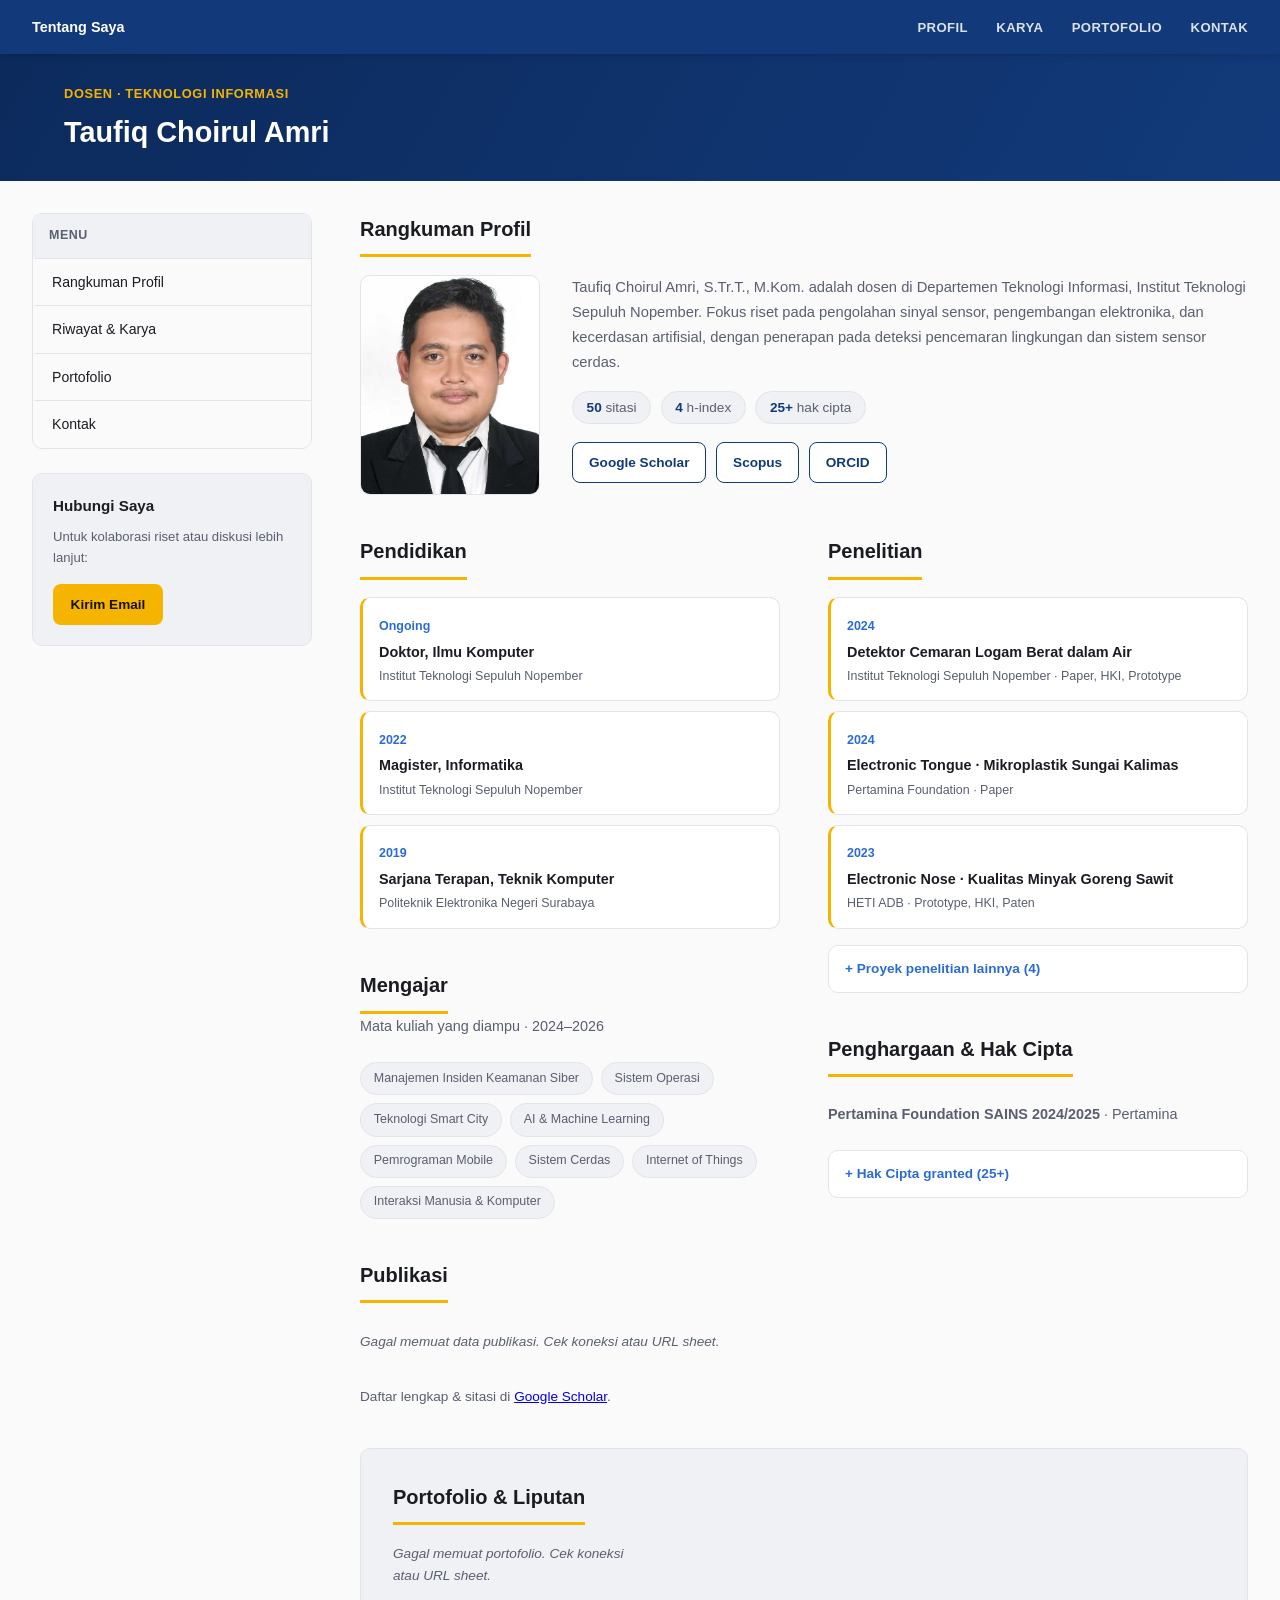
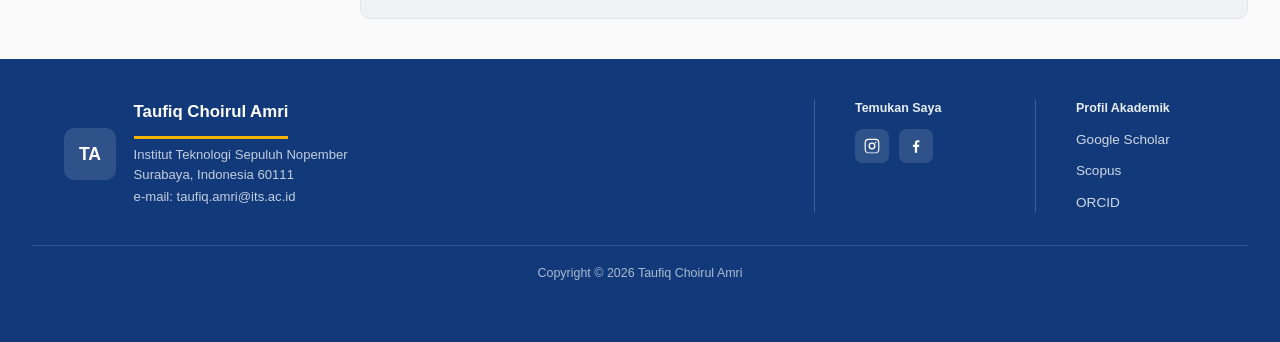
==== commit 0df939bd: "Perbarui jumlah sitasi jadi 50 sesuai Google Scholar Co-Authored-By: Claude Opus 5 <noreply@anthropi" ====
--- a/index.html
+++ b/index.html
@@ -4,6 +4,7 @@
 <meta charset="UTF-8">
 <meta name="viewport" content="width=device-width, initial-scale=1.0">
 <title>Taufiq Choirul Amri</title>
+<link rel="icon" type="image/svg+xml" href="favicon.svg">
 <link rel="stylesheet" href="style.css">
 </head>
 <body>
@@ -52,7 +53,7 @@
         <div class="profile-summary-text">
           <p>Taufiq Choirul Amri, S.Tr.T., M.Kom. adalah dosen di Departemen Teknologi Informasi, Institut Teknologi Sepuluh Nopember. Fokus riset pada pengolahan sinyal sensor, pengembangan elektronika, dan kecerdasan artifisial, dengan penerapan pada deteksi pencemaran lingkungan dan sistem sensor cerdas.</p>
           <div class="profile-stats-row">
-            <span><strong>45</strong> sitasi</span>
+            <span><strong>50</strong> sitasi</span>
             <span><strong>4</strong> h-index</span>
             <span><strong>25+</strong> hak cipta</span>
           </div>
--- a/style.css
+++ b/style.css
@@ -29,20 +29,35 @@
 
 * { box-sizing: border-box; margin: 0; padding: 0; }
 
+html { scroll-behavior: smooth; }
+
+@media (prefers-reduced-motion: reduce) {
+  html { scroll-behavior: auto; }
+  * { transition: none !important; }
+}
+
 body {
   font-family: -apple-system, BlinkMacSystemFont, "Segoe UI", Roboto, sans-serif;
   background: var(--bg);
   color: var(--text);
   line-height: 1.6;
-}
-
-p { text-align: justify; }
+  overflow-x: hidden;
+}
+
+img { max-width: 100%; }
+
+:focus-visible {
+  outline: 2px solid var(--yellow);
+  outline-offset: 2px;
+  border-radius: 4px;
+}
 
 .topbar {
   position: sticky;
   top: 0;
   z-index: 10;
   background: var(--navy);
+  box-shadow: 0 1px 8px rgba(0,0,0,0.18);
 }
 
 .topbar-inner {
@@ -70,6 +85,7 @@
   font-weight: 600;
   text-transform: uppercase;
   letter-spacing: 0.03em;
+  transition: color 0.15s ease;
 }
 
 .topbar-links a:hover { color: var(--yellow); }
@@ -140,7 +156,11 @@
   text-decoration: none;
   font-size: 0.88rem;
   border-top: 1px solid var(--border);
-}
+  border-left: 3px solid transparent;
+  transition: color 0.15s ease, background 0.15s ease, border-left-color 0.15s ease;
+}
+
+.sidebar-nav a:hover { border-left-color: var(--yellow); }
 
 .sidebar-nav a:hover { color: var(--navy); background: var(--bg-alt); }
 
@@ -167,11 +187,20 @@
   text-decoration: none;
   font-weight: 700;
   font-size: 0.85rem;
-}
+  transition: filter 0.15s ease, transform 0.15s ease;
+}
+
+.btn-yellow:hover { filter: brightness(1.08); transform: translateY(-1px); }
 
 .content-area { padding: 2rem 0 0; }
-.content-area section { padding: 0 0 2.5rem; }
-.content-area section.alt { background: var(--bg-alt); margin: 0 -3rem; padding: 2.5rem 3rem; }
+.content-area section { padding: 0 0 2.5rem; scroll-margin-top: 5rem; }
+.content-area section.alt {
+  background: var(--bg-alt);
+  border: 1px solid var(--border);
+  border-radius: var(--radius);
+  margin: 0 0 2.5rem;
+  padding: 2rem;
+}
 
 .profile-summary { padding-top: 0; }
 
@@ -194,9 +223,18 @@
 
 .profile-stats-row {
   display: flex;
-  gap: 1.25rem;
-  font-size: 0.88rem;
-  margin-bottom: 1rem;
+  flex-wrap: wrap;
+  gap: 0.6rem;
+  font-size: 0.85rem;
+  margin-bottom: 1.1rem;
+}
+
+.profile-stats-row span {
+  background: var(--bg-alt);
+  border: 1px solid var(--border);
+  border-radius: 999px;
+  padding: 0.3rem 0.85rem;
+  color: var(--text-dim);
 }
 
 .profile-stats-row strong { color: var(--navy); }
@@ -222,6 +260,7 @@
   text-decoration: none;
   font-size: 0.85rem;
   font-weight: 600;
+  transition: background 0.15s ease, color 0.15s ease;
 }
 
 .ig-btn:hover { background: var(--navy); color: #fff; }
@@ -269,6 +308,8 @@
 
 .expand summary::-webkit-details-marker { display: none; }
 
+.expand summary:hover { text-decoration: underline; }
+
 .expand summary::before { content: "+ "; }
 .expand[open] summary::before { content: "− "; }
 
@@ -299,6 +340,10 @@
 
 .pub-list-compact li:last-child { border-bottom: none; }
 
+.pub-list-compact a { color: var(--accent); text-decoration: none; }
+.pub-list-compact a:hover { text-decoration: underline; }
+.pub-list-compact .pub-title { font-weight: 600; }
+
 .pub-list-compact .pub-year { color: var(--accent); font-weight: 600; font-size: 0.78rem; margin-right: 0.5rem; }
 .pub-list-compact .pub-title { display: block; margin: 0.15rem 0; }
 .pub-list-compact .pub-venue { color: var(--text-dim); font-size: 0.78rem; font-style: italic; }
@@ -308,8 +353,16 @@
 .card-sm {
   background: var(--surface);
   border: 1px solid var(--border);
+  border-left: 3px solid var(--yellow);
   border-radius: var(--radius);
   padding: 0.85rem 1rem;
+  transition: border-color 0.15s ease, box-shadow 0.15s ease;
+}
+
+.card-sm:hover {
+  border-color: var(--accent-dim);
+  border-left-color: var(--yellow);
+  box-shadow: 0 2px 10px rgba(0,0,0,0.06);
 }
 
 .card-sm .year { width: auto; display: inline-block; font-size: 0.78rem; }
@@ -411,7 +464,19 @@
   border: 1px solid var(--border);
   border-radius: var(--radius);
   padding: 1.25rem;
-}
+  display: flex;
+  flex-direction: column;
+  transition: transform 0.18s ease, box-shadow 0.18s ease;
+}
+
+.portfolio-card:hover {
+  transform: translateY(-3px);
+  box-shadow: 0 6px 18px rgba(0,0,0,0.10);
+}
+
+.portfolio-card .link { margin-top: auto; }
+
+.portfolio-card:hover .portfolio-thumb img { transform: scale(1.04); }
 
 .portfolio-thumb {
   height: 140px;
@@ -426,6 +491,7 @@
   height: 100%;
   object-fit: cover;
   display: block;
+  transition: transform 0.25s ease;
 }
 
 .portfolio-card h3 { font-size: 1.05rem; margin-bottom: 0.4rem; }
@@ -536,10 +602,11 @@
 }
 
 @media (max-width: 900px) {
-  .page-layout { grid-template-columns: 1fr; padding: 0 1.5rem; }
-  .sidebar { position: static; padding: 1.5rem 0; }
-  .content-area { padding: 1rem 0 0; }
-  .content-area section.alt { margin: 0 -1.5rem; padding: 2rem 1.5rem; }
+  .page-layout { grid-template-columns: 1fr; padding: 0 1.5rem; gap: 0; }
+  .sidebar { position: static; padding: 0 0 2rem; order: 2; }
+  .sidebar-nav { display: none; }
+  .content-area { padding: 1.5rem 0 0; order: 1; }
+  .content-area section.alt { padding: 1.5rem; }
 }
 
 @media (max-width: 640px) {
@@ -549,6 +616,7 @@
   .two-col { grid-template-columns: 1fr; }
   .split { grid-template-columns: 1fr; gap: 2rem; }
   .profile-summary-grid { flex-direction: column; align-items: center; text-align: center; }
+  .profile-summary-text p { text-align: left; }
   .profile-stats-row { justify-content: center; }
   .profile-buttons { justify-content: center; }
   .contact-band-inner { flex-direction: column; }
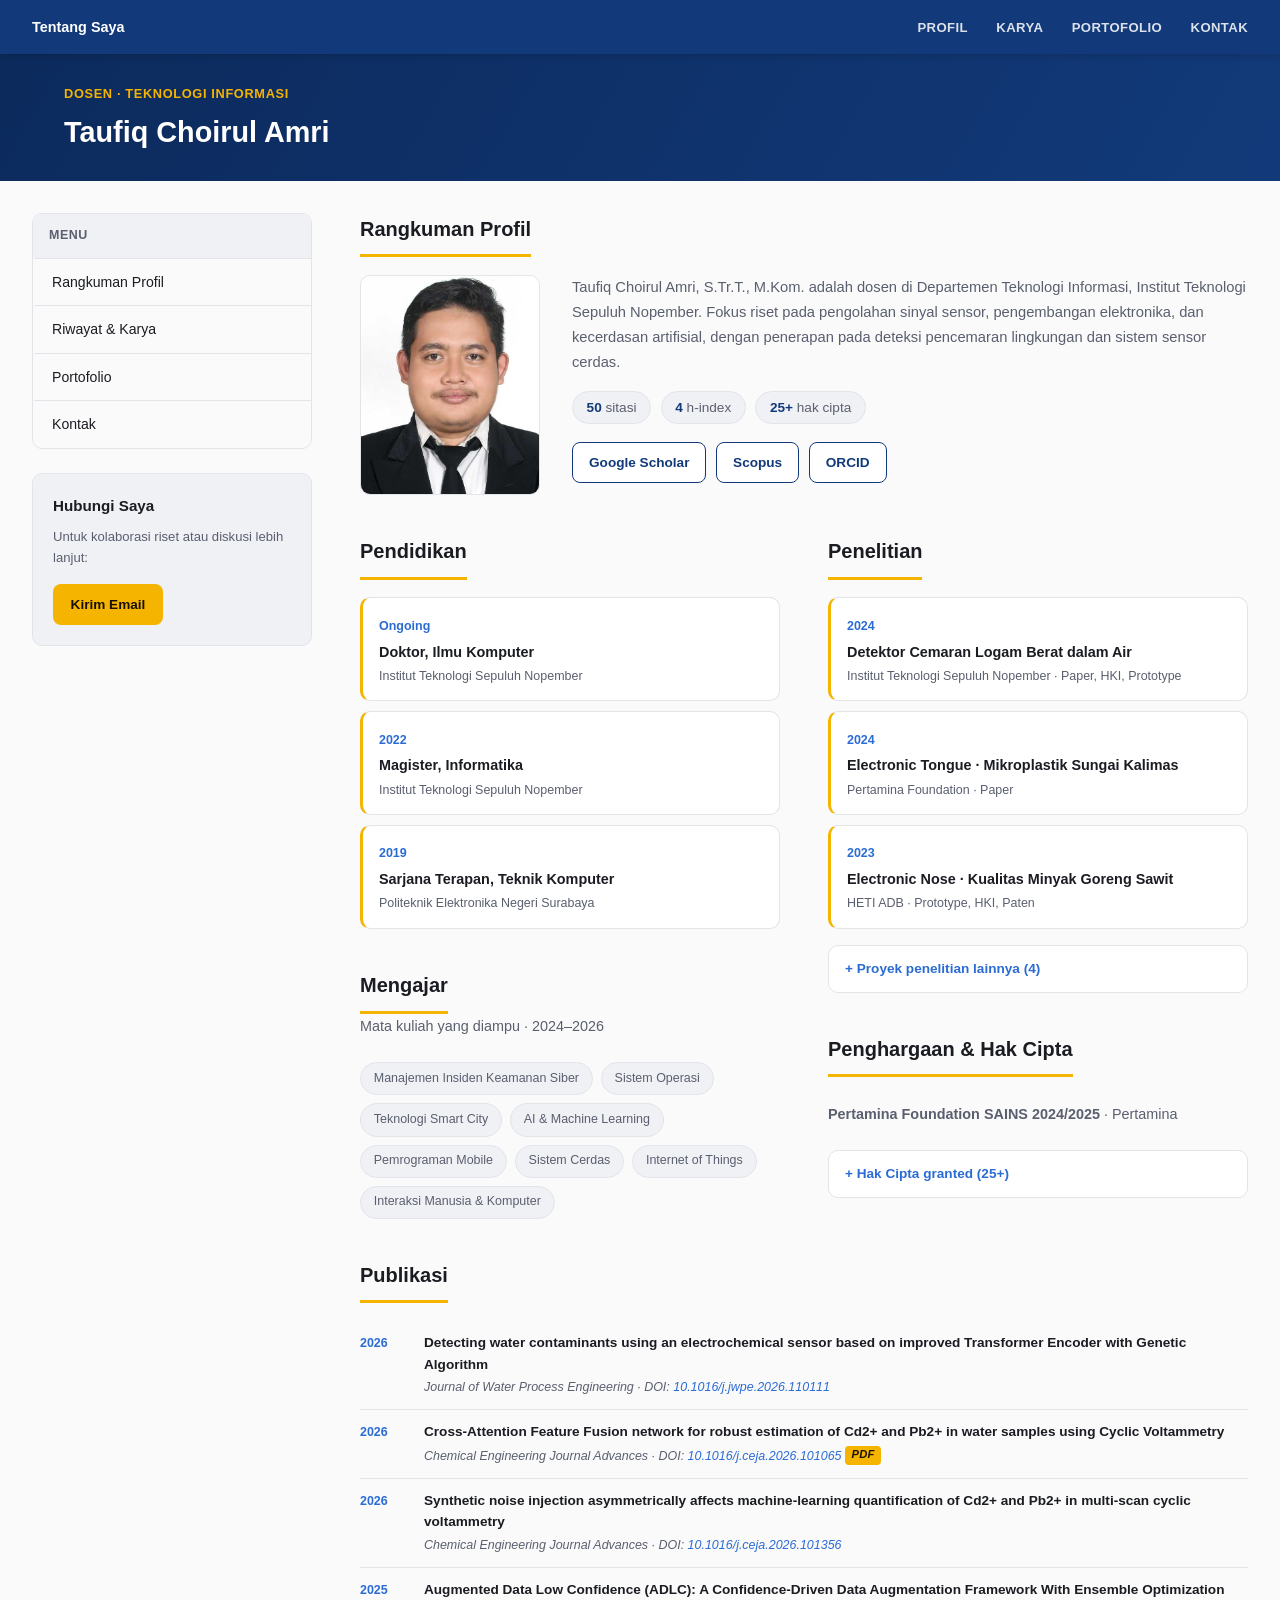
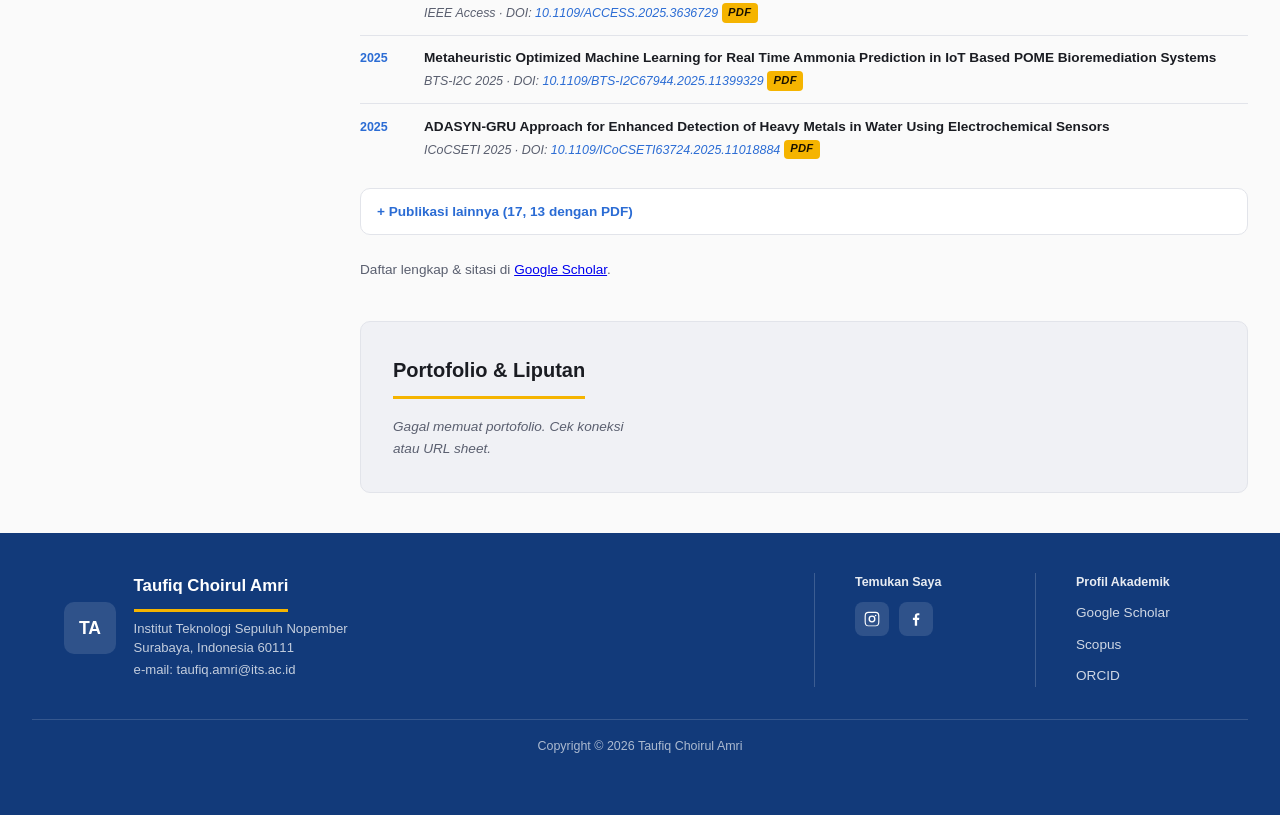
==== commit de3915b9: "Seimbangkan kolom Karya dan sejajarkan daftar publikasi Publikasi sebelumnya menumpuk di kolom kiri " ====
--- a/index.html
+++ b/index.html
@@ -102,19 +102,6 @@
               <span class="chip-sm">Internet of Things</span>
               <span class="chip-sm">Interaksi Manusia &amp; Komputer</span>
             </div>
-          </div>
-
-          <div class="block-gap">
-            <h2>Publikasi</h2>
-            <ul class="pub-list-compact" id="pub-list-utama">
-              <li class="data-loading">Memuat data publikasi&hellip;</li>
-            </ul>
-
-            <details class="expand" id="pub-list-lainnya-wrap" style="display:none;">
-              <summary id="pub-lainnya-summary">Publikasi lainnya</summary>
-              <ul class="pub-list-compact" id="pub-list-lainnya"></ul>
-            </details>
-            <p class="section-footnote">Daftar lengkap &amp; sitasi di <a href="https://scholar.google.com/citations?user=u_Vo0gsAAAAJ&hl=id&oi=ao" target="_blank" rel="noopener">Google Scholar</a>.</p>
           </div>
 
         </div>
@@ -168,6 +155,19 @@
         </div>
 
       </div>
+
+      <div class="block-gap">
+        <h2>Publikasi</h2>
+        <ul class="pub-list-compact" id="pub-list-utama">
+          <li class="data-loading">Memuat data publikasi&hellip;</li>
+        </ul>
+
+        <details class="expand" id="pub-list-lainnya-wrap" style="display:none;">
+          <summary id="pub-lainnya-summary">Publikasi lainnya</summary>
+          <ul class="pub-list-compact" id="pub-list-lainnya"></ul>
+        </details>
+        <p class="section-footnote">Daftar lengkap &amp; sitasi di <a href="https://scholar.google.com/citations?user=u_Vo0gsAAAAJ&hl=id&oi=ao" target="_blank" rel="noopener">Google Scholar</a>.</p>
+      </div>
     </section>
 
     <section id="portfolio" class="alt">
--- a/style.css
+++ b/style.css
@@ -333,20 +333,53 @@
 .pub-list-compact { list-style: none; }
 
 .pub-list-compact li {
-  padding: 0.6rem 0;
+  display: grid;
+  grid-template-columns: 2.75rem 1fr;
+  column-gap: 1.25rem;
+  align-items: baseline;
+  padding: 0.7rem 0;
   border-bottom: 1px solid var(--border);
   font-size: 0.85rem;
 }
 
+.pub-list-compact li.data-loading { display: block; }
+
 .pub-list-compact li:last-child { border-bottom: none; }
 
 .pub-list-compact a { color: var(--accent); text-decoration: none; }
 .pub-list-compact a:hover { text-decoration: underline; }
+
+.pub-pdf {
+  display: inline-block;
+  background: var(--yellow);
+  color: #1a1200 !important;
+  border-radius: 4px;
+  padding: 0.05rem 0.4rem;
+  font-size: 0.7rem;
+  font-weight: 700;
+  letter-spacing: 0.03em;
+  vertical-align: 1px;
+}
+
+.pub-pdf:hover { filter: brightness(1.08); text-decoration: none !important; }
 .pub-list-compact .pub-title { font-weight: 600; }
 
-.pub-list-compact .pub-year { color: var(--accent); font-weight: 600; font-size: 0.78rem; margin-right: 0.5rem; }
-.pub-list-compact .pub-title { display: block; margin: 0.15rem 0; }
-.pub-list-compact .pub-venue { color: var(--text-dim); font-size: 0.78rem; font-style: italic; }
+.pub-list-compact .pub-year {
+  grid-column: 1;
+  grid-row: 1 / span 2;
+  color: var(--accent);
+  font-weight: 600;
+  font-size: 0.78rem;
+}
+
+.pub-list-compact .pub-title { grid-column: 2; margin-bottom: 0.15rem; }
+
+.pub-list-compact .pub-venue {
+  grid-column: 2;
+  color: var(--text-dim);
+  font-size: 0.78rem;
+  font-style: italic;
+}
 
 .card-list-compact { display: flex; flex-direction: column; gap: 0.6rem; }
 
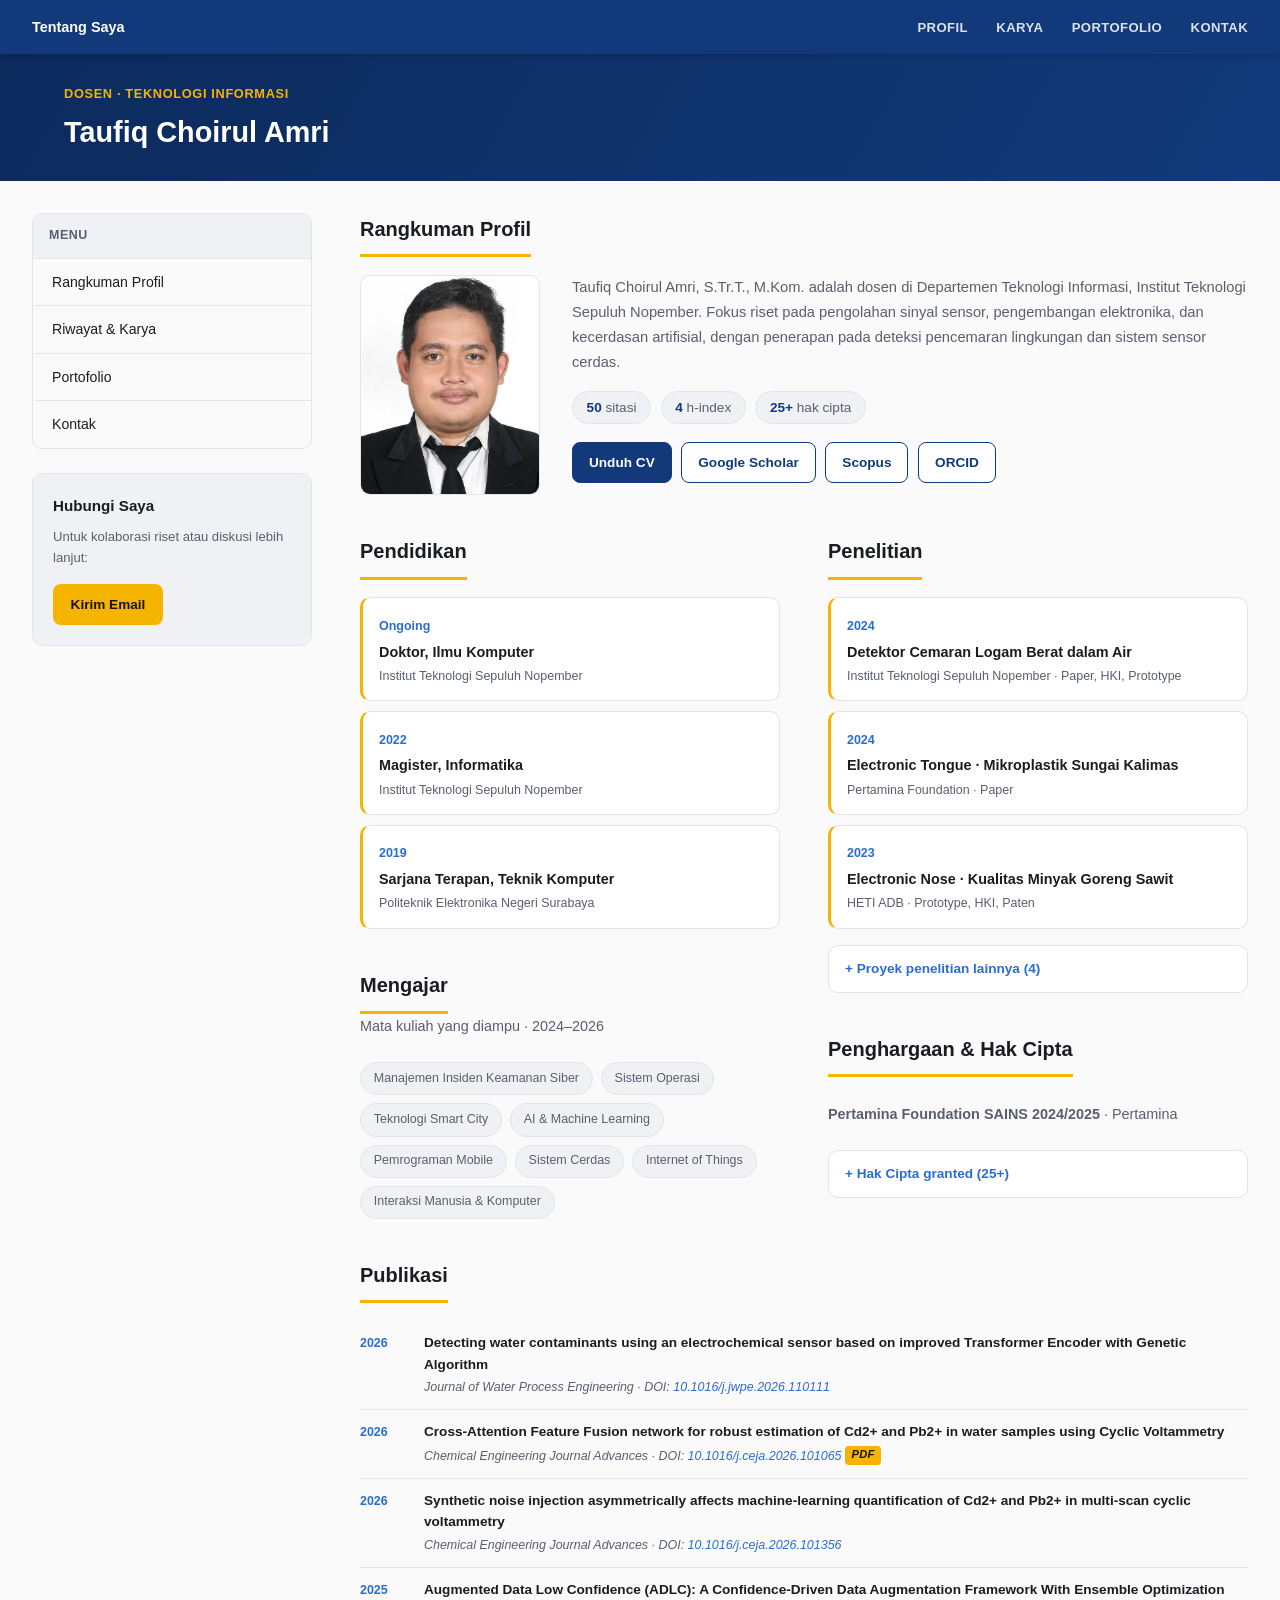
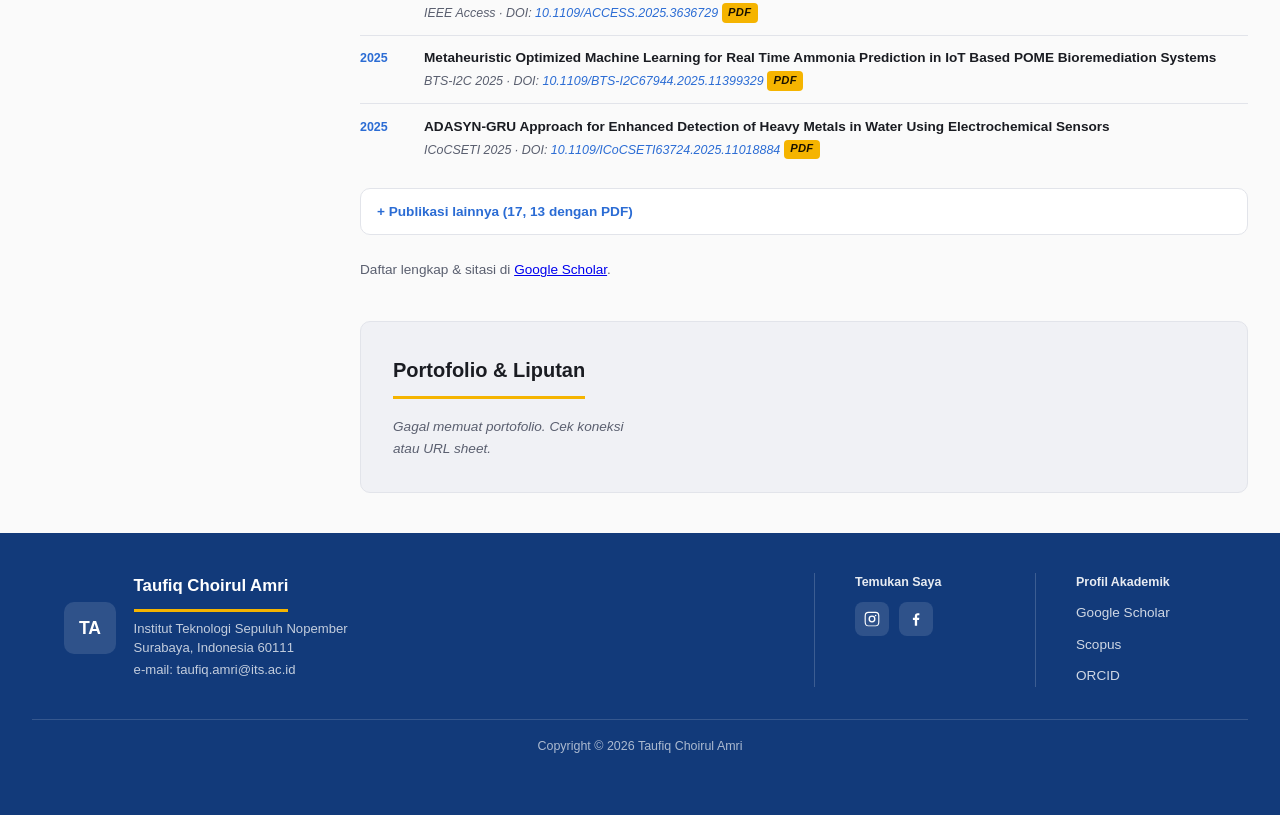
==== commit 3e8a4101: "Tambah halaman CV siap cetak dan tombol unduhnya Tata letaknya mengikuti desain CV Canva milik pengg" ====
--- a/index.html
+++ b/index.html
@@ -58,6 +58,7 @@
             <span><strong>25+</strong> hak cipta</span>
           </div>
           <div class="profile-buttons">
+            <a href="cv.html" class="ig-btn ig-btn-primary">Unduh CV</a>
             <a href="https://scholar.google.com/citations?user=u_Vo0gsAAAAJ&hl=id&oi=ao" target="_blank" rel="noopener" class="ig-btn">Google Scholar</a>
             <a href="https://www.scopus.com/authid/detail.uri?authorId=58174741700" target="_blank" rel="noopener" class="ig-btn">Scopus</a>
             <a href="https://orcid.org/0009-0006-2474-6650" target="_blank" rel="noopener" class="ig-btn">ORCID</a>
@@ -218,6 +219,7 @@
   <div class="contact-copyright">Copyright &copy; 2026 Taufiq Choirul Amri</div>
 </section>
 
+<script src="csv.js"></script>
 <script src="sheets-config.js"></script>
 <script src="data-loader.js"></script>
 
--- a/style.css
+++ b/style.css
@@ -265,9 +265,14 @@
 
 .ig-btn:hover { background: var(--navy); color: #fff; }
 
+.ig-btn-primary { background: var(--navy); color: #fff; }
+.ig-btn-primary:hover { background: var(--navy-dark); color: #fff; }
+
 @media (prefers-color-scheme: dark) {
   .ig-btn { border-color: var(--yellow); color: var(--yellow); }
   .ig-btn:hover { background: var(--yellow); color: #1a1200; }
+  .ig-btn-primary { background: var(--yellow); color: #1a1200; }
+  .ig-btn-primary:hover { filter: brightness(1.08); background: var(--yellow); color: #1a1200; }
 }
 
 .block-gap { margin-top: 2.5rem; }
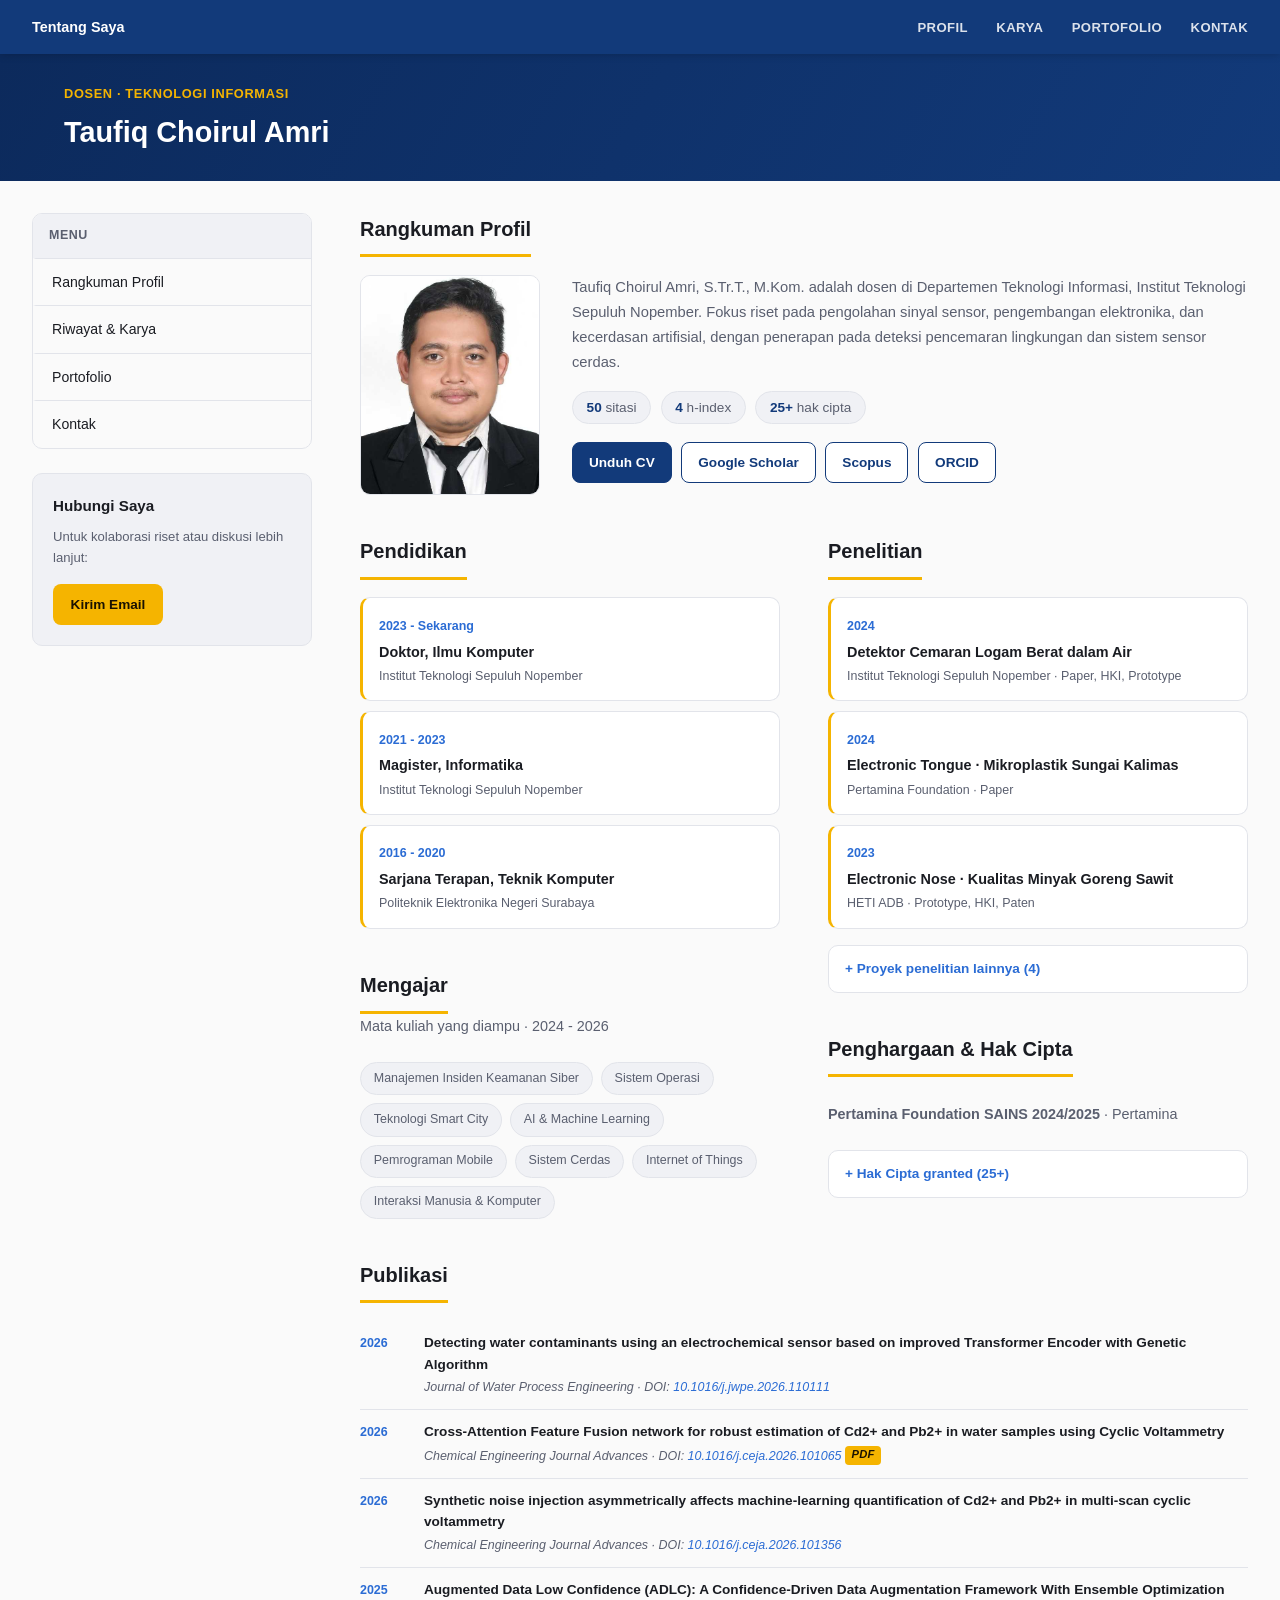
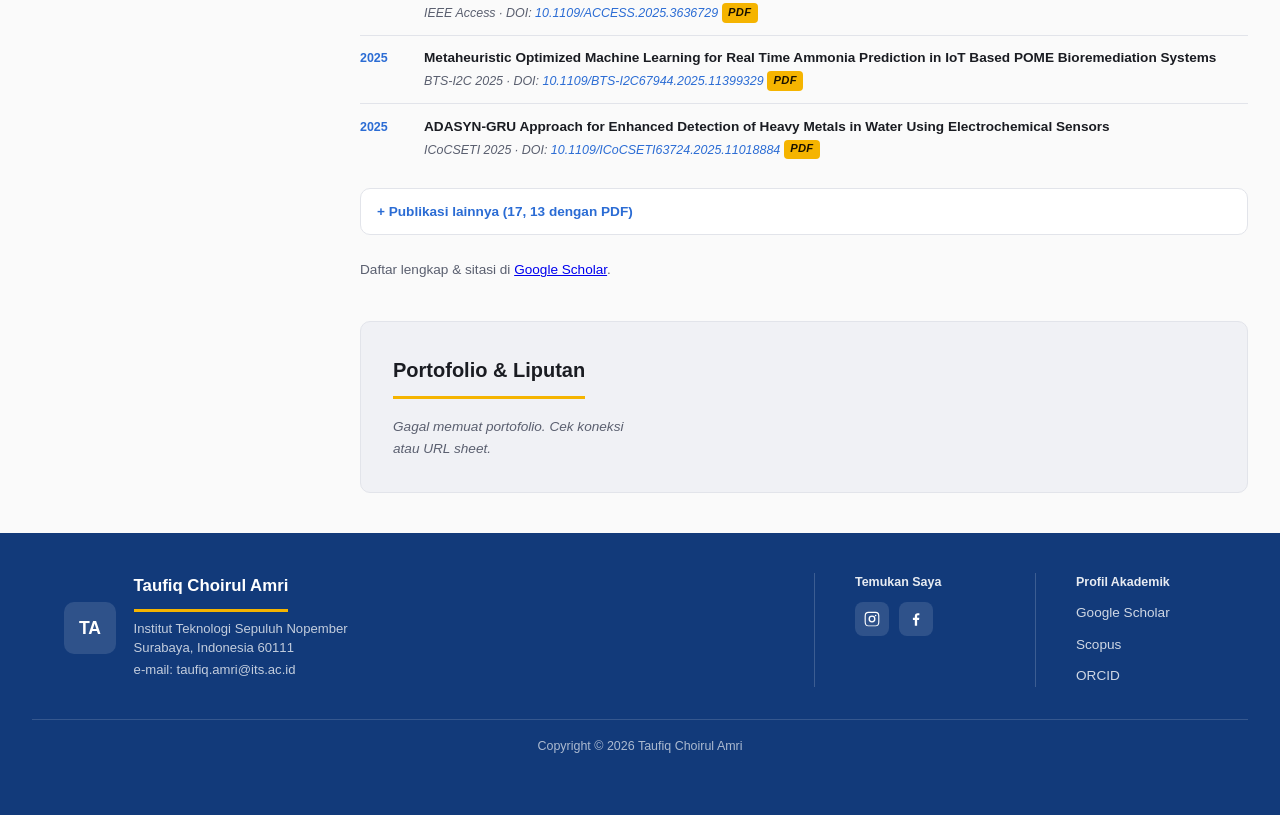
==== commit 19ab7f8e: "Samakan tahun pendidikan di situs dengan yang tertulis di CV Situs menampilkan tahun kelulusan (2022" ====
--- a/index.html
+++ b/index.html
@@ -74,17 +74,17 @@
           <h2>Pendidikan</h2>
           <div class="card-list-compact">
             <div class="card-sm">
-              <span class="year">Ongoing</span>
+              <span class="year">2023 - Sekarang</span>
               <h3>Doktor, Ilmu Komputer</h3>
               <p>Institut Teknologi Sepuluh Nopember</p>
             </div>
             <div class="card-sm">
-              <span class="year">2022</span>
+              <span class="year">2021 - 2023</span>
               <h3>Magister, Informatika</h3>
               <p>Institut Teknologi Sepuluh Nopember</p>
             </div>
             <div class="card-sm">
-              <span class="year">2019</span>
+              <span class="year">2016 - 2020</span>
               <h3>Sarjana Terapan, Teknik Komputer</h3>
               <p>Politeknik Elektronika Negeri Surabaya</p>
             </div>
@@ -92,7 +92,7 @@
 
           <div class="block-gap">
             <h2>Mengajar</h2>
-            <p class="section-note">Mata kuliah yang diampu &middot; 2024–2026</p>
+            <p class="section-note">Mata kuliah yang diampu &middot; 2024 - 2026</p>
             <div class="chip-grid-compact">
               <span class="chip-sm">Manajemen Insiden Keamanan Siber</span>
               <span class="chip-sm">Sistem Operasi</span>
